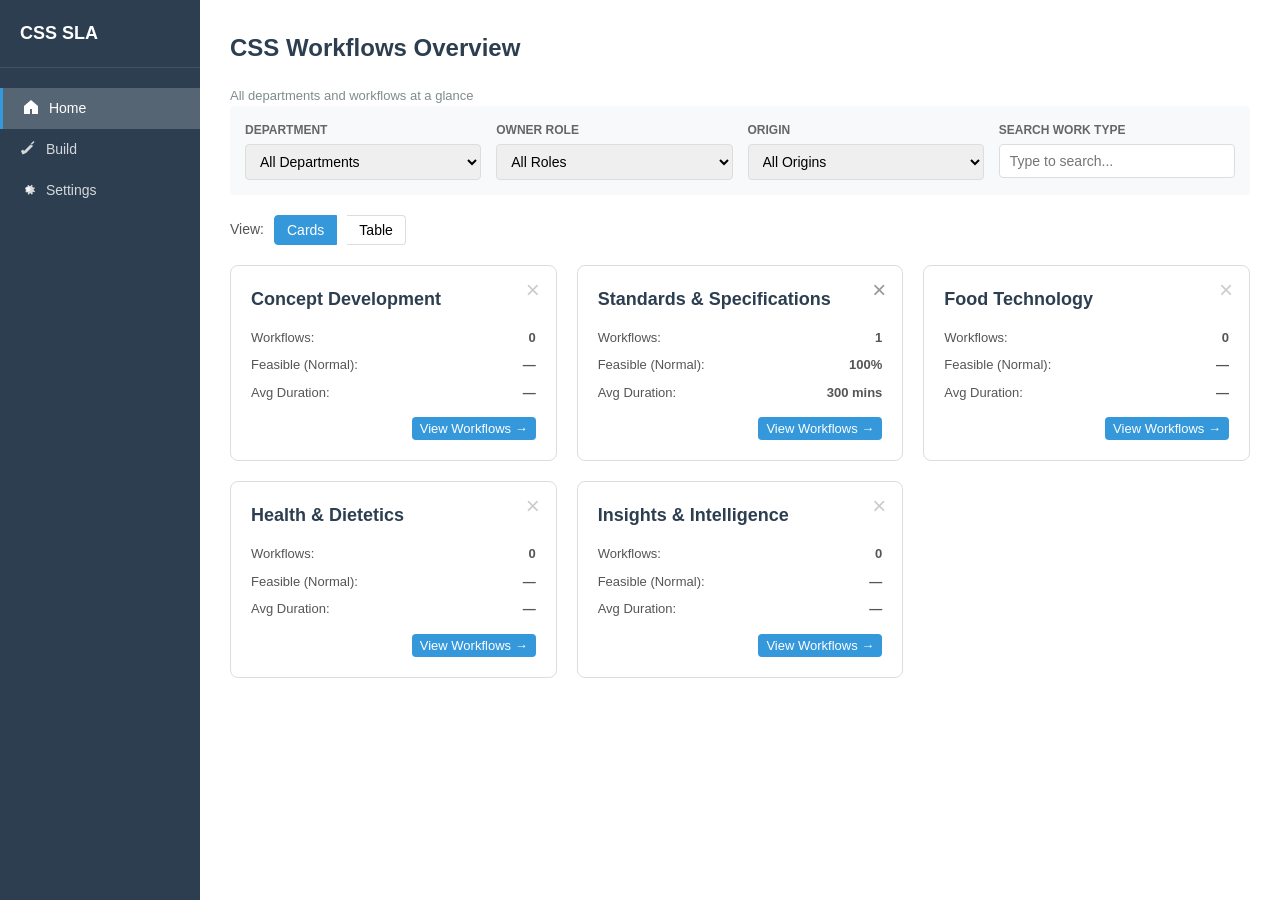
==== index.html @ 41976ef2 "feat(simulator): add SimulateScreen and App.simulator module ADDED: 1. App.simulator module (js/simu" ====
<!DOCTYPE html>
<html lang="en">
<head>
  <meta charset="UTF-8">
  <meta name="viewport" content="width=device-width, initial-scale=1.0">
  <title>CSS SLA & Workflow Configurator</title>
  <link rel="stylesheet" href="./css/app.css">
</head>
<body>
  <div class="container">
    <!-- Left Navigation -->
    <nav class="sidebar">
      <h1>CSS SLA</h1>
      <a href="#/home" class="nav-link active" data-route="home">
        <svg width="16" height="16" viewBox="0 0 16 16" fill="currentColor" style="vertical-align: -2px; margin-right: 6px;">
          <path d="M8 1l7 6v8H9v-5H7v5H1V7l7-6z"/>
        </svg>
        Home
      </a>
      <a href="#/build" class="nav-link" data-route="build">
        <svg width="16" height="16" viewBox="0 0 16 16" fill="currentColor" style="vertical-align: -2px; margin-right: 6px;">
          <path d="M14.5 2L11 5.5l-1-1L13.5 1l1 1zM1 11l1.5 3.5L6 13l7-7-2-2-7 7L3 9.5 1 11z"/>
        </svg>
        Build
      </a>
      <a href="#/settings" class="nav-link" data-route="settings">
        <svg width="16" height="16" viewBox="0 0 16 16" fill="currentColor" style="vertical-align: -2px; margin-right: 6px;">
          <path d="M8 10.5a2.5 2.5 0 100-5 2.5 2.5 0 000 5z"/>
          <path d="M13.5 8l1.4-.3-.6-1.5-1.3.4c-.2-.4-.5-.7-.8-1l.5-1.2-1.4-.6-.5 1.2c-.5 0-.9.1-1.3.3l-.6-1.3-1.5.6.6 1.3c-.4.2-.7.5-1 .8l-1.2-.5-.6 1.4 1.2.5c0 .5.1.9.3 1.3l-1.3.6.6 1.5 1.3-.6c.2.4.5.7.8 1l-.5 1.2 1.4.6.5-1.2c.5 0 .9-.1 1.3-.3l.6 1.3 1.5-.6-.6-1.3c.4-.2.7-.5 1-.8l1.2.5.6-1.4-1.2-.5c0-.5-.1-.9-.3-1.3l1.3-.6z"/>
        </svg>
        Settings
      </a>
    </nav>

    <!-- Main Content Area -->
    <main class="main-content">
      
      <!-- Home Screen -->
      <div id="screen-home" class="screen">
        <h2>CSS Workflows Overview</h2>
        <p class="text-muted">All departments and workflows at a glance</p>

        <!-- Filters -->
        <div class="filters">
          <div class="filter-group">
            <label>Department</label>
            <select id="filter-dept" onchange="HomeScreen.updateFilters()">
              <option value="all">All Departments</option>
            </select>
          </div>
          <div class="filter-group">
            <label>Owner Role</label>
            <select id="filter-owner" onchange="HomeScreen.updateFilters()">
              <option value="all">All Roles</option>
            </select>
          </div>
          <div class="filter-group">
            <label>Origin</label>
            <select id="filter-origin" onchange="HomeScreen.updateFilters()">
              <option value="">All Origins</option>
              <option value="client">Client-led</option>
              <option value="internal">Internal-led</option>
            </select>
          </div>
          <div class="filter-group">
            <label>Search Work Type</label>
            <input type="text" id="filter-search" placeholder="Type to search..." oninput="HomeScreen.updateFilters()">
          </div>
        </div>

        <!-- View Toggle -->
        <div class="view-toggle">
          <span>View:</span>
          <button class="toggle-btn active" data-view="cards" onclick="HomeScreen.setView('cards')">Cards</button>
          <button class="toggle-btn" data-view="table" onclick="HomeScreen.setView('table')">Table</button>
        </div>

        <!-- Content will be rendered here -->
        <div id="home-content"></div>
      </div>

      <!-- Department Screen -->
      <div id="screen-dept" class="screen">
        <div id="dept-content"></div>
      </div>

      <!-- Settings Screen -->
      <div id="screen-settings" class="screen">
        <h2>Settings</h2>
        <p class="text-muted">Manage departments, roles, business hours, and priorities. Changes persist locally.</p>

        <div class="action-bar">
          <button class="btn-secondary" onclick="CatalogScreen.resetToDefaults()">Reset Catalogs to Defaults</button>
          <button class="btn-secondary" onclick="CatalogScreen.seedDemoWorkflows()">Seed Demo Workflows</button>
        </div>

        <div id="settings-content"></div>
      </div>

      <!-- Simulate Screen -->
      <div id="screen-simulate" class="screen">
        <h2>Workflow Simulator</h2>
        <p class="text-muted">Test workflow execution step-by-step with configurable scenarios.</p>

        <div class="simulate">
          <div class="left">
            <section id="sim-controls">
              <div class="controls-grid">
                <div class="control-group">
                  <label for="sim-dept">Department</label>
                  <select id="sim-dept" onchange="SimulateScreen.onDeptChange()"></select>
                </div>
                <div class="control-group">
                  <label for="sim-request-type">Request Type</label>
                  <select id="sim-request-type" onchange="SimulateScreen.onRequestTypeChange()"></select>
                </div>
                <div class="control-group">
                  <label for="sim-scenario">Scenario</label>
                  <select id="sim-scenario">
                    <option value="happy">Happy Path</option>
                    <option value="after-hours">After Hours</option>
                    <option value="waiting">Waiting on Requester</option>
                    <option value="blocker">Dependency Blocker</option>
                    <option value="high-queue">High Queue</option>
                  </select>
                </div>
                <div class="control-group">
                  <label for="sim-start-time">Start Time</label>
                  <input type="datetime-local" id="sim-start-time">
                </div>
                <div class="control-group">
                  <label for="sim-queue-delay">Queue Delay (minutes)</label>
                  <input type="number" id="sim-queue-delay" min="0" value="0">
                </div>
                <div class="control-group">
                  <label for="sim-failure-rate">Failure Rate (%)</label>
                  <input type="range" id="sim-failure-rate" min="0" max="50" value="0">
                  <span id="sim-failure-rate-value">0%</span>
                </div>
                <div class="control-group">
                  <label for="sim-speed">Speed</label>
                  <select id="sim-speed">
                    <option value="slow">Slow</option>
                    <option value="normal" selected>Normal</option>
                    <option value="fast">Fast</option>
                  </select>
                </div>
              </div>
              <div class="sim-actions">
                <button class="btn-primary" id="sim-play" onclick="SimulateScreen.play()">▶ Play</button>
                <button class="btn-secondary" id="sim-pause" onclick="SimulateScreen.pause()" disabled>⏸ Pause</button>
                <button class="btn-secondary" id="sim-next" onclick="SimulateScreen.next()">⏭ Next</button>
                <button class="btn-secondary" id="sim-reset" onclick="SimulateScreen.reset()">🔄 Reset</button>
              </div>
            </section>

            <section id="sim-steps">
              <div class="step-card" data-step="load">
                <span class="badge">PENDING</span>
                <h4>1. Load SLA</h4>
                <div class="body"></div>
              </div>
              <div class="step-card" data-step="sanity">
                <span class="badge">PENDING</span>
                <h4>2. Sanity Checks</h4>
                <div class="body"></div>
              </div>
              <div class="step-card" data-step="calendar">
                <span class="badge">PENDING</span>
                <h4>3. Clock & Calendar</h4>
                <div class="body"></div>
              </div>
              <div class="step-card" data-step="first-response">
                <span class="badge">PENDING</span>
                <h4>4. First Response</h4>
                <div class="body"></div>
              </div>
              <div class="step-card" data-step="resolution">
                <span class="badge">PENDING</span>
                <h4>5. Resolution</h4>
                <div class="body"></div>
              </div>
              <div class="step-card" data-step="escalations">
                <span class="badge">PENDING</span>
                <h4>6. Escalations</h4>
                <div class="body"></div>
              </div>
              <div class="step-card" data-step="verdict">
                <span class="badge">PENDING</span>
                <h4>7. Verdict</h4>
                <div class="body"></div>
              </div>
            </section>
          </div>

          <div class="right" id="sim-stats">
            <h3>Live Stats</h3>
            <div class="tiles">
              <div class="tile">
                <div class="label">Feasible</div>
                <div id="stat-feasible" class="value">–</div>
              </div>
              <div class="tile">
                <div class="label">Buffer (min)</div>
                <div id="stat-buffer" class="value">–</div>
              </div>
              <div class="tile">
                <div class="label">FR target</div>
                <div id="stat-fr" class="value">–</div>
              </div>
              <div class="tile">
                <div class="label">RES target</div>
                <div id="stat-res" class="value">–</div>
              </div>
              <div class="tile">
                <div class="label">Esc fired</div>
                <div id="stat-esc" class="value">–</div>
              </div>
              <div class="tile">
                <div class="label">Errors</div>
                <div id="stat-errors" class="value">–</div>
              </div>
              <div class="tile">
                <div class="label">Warnings</div>
                <div id="stat-warnings" class="value">–</div>
              </div>
            </div>
            <h4>Timeline</h4>
            <div id="sim-timeline" class="timeline"></div>
          </div>
        </div>
      </div>

      <!-- Build Screen -->
      <div id="screen-build" class="screen">
        <h2>Workflow Builder</h2>
        <p class="text-muted">Create or edit a workflow with steps and SLA targets.</p>
        <p id="diagnostics-line" class="text-muted" style="font-size: 0.8em; margin-top: -0.5em;"></p>

        <div class="build-layout">
          <div class="build-form">
            <!-- Template Selector -->
            <div class="template-selector" id="template-selector-section">
              <label>Start from Template (optional)</label>
              <select id="template-select" onchange="BuildScreen.loadTemplate(this.value)">
                <option value="">-- Select a template --</option>
              </select>
              <p class="text-muted">Choose a pre-configured workflow template to get started quickly</p>
            </div>

            <form id="workflow-form">
              <!-- Workflow Header -->
              <div class="workflow-header">
                <div class="form-group">
                  <label for="wf-department">Department *</label>
                  <select id="wf-department" required onchange="BuildScreen.onDepartmentChange()"></select>
                </div>
                <div class="form-group">
                  <label>Origin *</label>
                  <div style="display:flex; gap:1rem; margin-top:0.5rem;">
                    <label style="display:flex; align-items:center; gap:0.25rem; cursor:pointer;">
                      <input type="radio" name="wf-origin" value="client" required>
                      Client-led
                    </label>
                    <label style="display:flex; align-items:center; gap:0.25rem; cursor:pointer;">
                      <input type="radio" name="wf-origin" value="internal" required>
                      Internal-led
                    </label>
                  </div>
                  <p class="text-muted" style="margin: 0.25rem 0 0 0; font-size: 0.85rem;">
                    Use Client-led for external requests; Internal-led for proactive initiatives.
                  </p>
                </div>
                <div class="form-group">
                  <label for="wf-work-type">Work Type *</label>
                  <input type="text" id="wf-work-type" placeholder="e.g., Spec Update – Allergen Revision" required maxlength="60">
                </div>
                <div class="form-group">
                  <label for="wf-business-hours">Business Hours *</label>
                  <select id="wf-business-hours" required onchange="BuildScreen.onBusinessHoursChange()"></select>
                </div>
                <div class="form-group">
                  <label for="wf-owner">Owner Role *</label>
                  <select id="wf-owner" required></select>
                </div>
              </div>

              <!-- Steps Section -->
              <div class="steps-container">
                <div style="display:flex; justify-content:space-between; align-items:center; margin-bottom:1rem;">
                  <h3 style="margin:0;">Workflow Steps
                    <button type="button" class="btn-secondary" onclick="BuildScreen.showTemplateModal()" style="margin-left:1rem; padding:0.35rem 0.75rem; font-size:0.85rem;">📋 Insert Template</button>
                  </h3>
                  <div style="display:flex; gap:0.5rem; align-items:center;">
                    <label style="font-size:0.9rem; color:#666;">Step duration unit:</label>
                    <select id="step-unit" onchange="BuildScreen.onStepUnitChange()" style="padding:0.25rem 0.5rem;">
                      <option value="bd" selected>Business Days</option>
                      <option value="hr">Hours</option>
                    </select>
                  </div>
                </div>
                <div id="steps-list"></div>
                <button type="button" class="btn-primary" onclick="BuildScreen.addStep()">+ Add Step</button>
              </div>

              <!-- SLA Policy Section -->
              <div class="sla-table">
                <h3>SLA Targets by Priority</h3>
                <p class="text-muted" style="margin: -0.5rem 0 1rem 0; font-size: 0.9rem;">
                  <strong>Resolve</strong> is calculated from total workflow step time × priority factor + buffer. Adjust factors/buffers to tune room for review and handoffs. <strong>Ack/Start</strong> remain editable.
                </p>

                <div class="sla-presets">
                  <button type="button" class="preset-btn" data-preset="low" onclick="BuildScreen.applySLAPreset('low')">Low</button>
                  <button type="button" class="preset-btn" data-preset="medium" onclick="BuildScreen.applySLAPreset('medium')">Medium</button>
                  <button type="button" class="preset-btn" data-preset="high" onclick="BuildScreen.applySLAPreset('high')">High</button>
                </div>

                <div id="sla-summary-table" style="margin: 1rem 0;">
                  <!-- SLA preview table will be rendered here -->
                </div>

                <details style="margin: 1rem 0;">
                  <summary style="cursor: pointer; font-weight: 500; color: #666;">Advanced: tune SLA composer (factors & buffers)</summary>
                  <p class="text-muted" style="margin: 0.5rem 0 1rem 0; font-size: 0.9rem;">
                    Fine-tune how Resolve is computed for each priority. Factor scales total step time; Buffer adds fixed cushion.
                  </p>
                  <div id="sla-composer-controls"></div>
                </details>
              </div>

              <!-- Notes Section -->
              <div class="form-group">
                <label for="wf-notes">Notes (optional)</label>
                <textarea id="wf-notes" rows="3" placeholder="Add any additional notes or context for this workflow..." style="width:100%; padding:0.5rem; font-family:inherit;"></textarea>
              </div>

              <!-- Validation Messages -->
              <div id="validation-strip"></div>
              <ul id="validation-messages" class="validation-messages" role="alert" aria-live="polite"></ul>

              <!-- Actions -->
              <div class="action-bar">
                <button type="button" class="btn-primary" onclick="BuildScreen.validate()">Validate</button>
                <button type="button" class="btn-success" onclick="BuildScreen.saveWorkflow()">Save Workflow</button>
                <button type="button" class="btn-secondary" onclick="BuildScreen.saveDraft()">Save Draft</button>
                <button type="button" class="btn-secondary" onclick="BuildScreen.clear()">Clear</button>
                <button type="button" class="btn-secondary" onclick="BuildScreen.cancel()">Cancel</button>
              </div>
            </form>
          </div>

          <!-- Help Panel -->
          <div class="help-panel">
            <h4>Contextual Help</h4>
            <div id="help-content">
              <div class="help-section">
                <strong>Getting Started</strong>
                <p>Fill in the workflow header fields, add steps, and configure SLA targets for each priority level.</p>
              </div>
              <div class="help-section">
                <strong>Owner Role</strong>
                <p>Receives escalations; pick the accountable senior role.</p>
              </div>
              <div class="help-section">
                <strong>Responsible Role</strong>
                <p>The step's doer, not the owner.</p>
              </div>
              <div class="help-section">
                <strong>Expected Duration</strong>
                <p>Working time to complete the step in the selected unit (BD or Hours).</p>
              </div>
              <div class="help-section">
                <strong>Acknowledge</strong>
                <p>Time to confirm intake; not the start of work.</p>
              </div>
              <div class="help-section">
                <strong>Start Work</strong>
                <p>Time until the first step begins.</p>
              </div>
              <div class="help-section">
                <strong>Resolve</strong>
                <p>Complete + published/updated in systems.</p>
              </div>
              <div class="help-section">
                <strong>Escalate After / To</strong>
                <p>Safety net. After this time, responsibility passes to the selected role.</p>
              </div>
              <div class="help-section">
                <strong>Business Hours</strong>
                <p>Feasibility uses this coverage (days, start–end, timezone).</p>
              </div>
            </div>
          </div>
        </div>
      </div>
    </main>

    <!-- Summary Drawer (for workflow details on Dept page) -->
    <div id="summary-drawer" class="summary-drawer" style="display:none;">
      <div class="summary-drawer-overlay" onclick="SummaryDrawer.close()"></div>
      <div class="summary-drawer-content">
        <div class="summary-drawer-header">
          <h3 id="summary-drawer-title">Workflow Summary</h3>
          <button class="btn-close" onclick="SummaryDrawer.close()" aria-label="Close (Esc)" title="Close (Esc)">&times;</button>
        </div>
        <div class="summary-drawer-body" id="summary-drawer-body">
          <!-- Content will be dynamically rendered -->
        </div>
        <div class="summary-drawer-footer">
          <button class="btn-primary" onclick="SummaryDrawer.edit()">Edit</button>
          <button class="btn-secondary" onclick="SummaryDrawer.duplicate()">Duplicate</button>
          <button class="btn-secondary" onclick="SummaryDrawer.exportJSON()">Export JSON</button>
          <button class="btn-secondary" onclick="SummaryDrawer.copyShareLink()">Copy Share Link</button>
          <button class="btn-danger" onclick="SummaryDrawer.deleteWorkflow()">Delete</button>
        </div>
      </div>
    </div>

    <!-- Toast Notifications -->
    <div id="toast-container" style="position:fixed; top:20px; right:20px; z-index:10000;"></div>

    <!-- Hidden file input for import -->
    <input type="file" id="import-file-input" accept=".json" style="display:none" onchange="App.handleFileImport(event)">
  </div>

  <!-- Load JavaScript modules (cache-busted with version) -->
  <script src="./js/validate.js?v=102"></script>
  <script src="./js/sharelink.js?v=102"></script>
  <script src="./js/templates.js?v=102"></script>
  <script src="./js/app.js?v=102"></script>
  <script src="./js/simulator.js?v=102"></script>

  <!-- Screen Implementations -->
  <script>
    // ============================
    // HOME SCREEN
    // ============================
    const HomeScreen = {
      render() {
        this.populateFilters();
        this.renderContent();
      },

      populateFilters() {
        const deptFilter = document.getElementById('filter-dept');
        deptFilter.innerHTML = '<option value="all">All Departments</option>' +
          App.state.catalogs.departments.map(d => '<option value="' + d.id + '">' + d.name + '</option>').join('');
        deptFilter.value = App.state.filters.department;

        const ownerFilter = document.getElementById('filter-owner');
        ownerFilter.innerHTML = '<option value="all">All Roles</option>' +
          App.state.catalogs.roles.map(r => '<option value="' + r.id + '">' + r.name + '</option>').join('');
        ownerFilter.value = App.state.filters.owner;

        const originFilter = document.getElementById('filter-origin');
        if (originFilter) {
          originFilter.value = App.state.filters.origin || '';
        }

        document.getElementById('filter-search').value = App.state.filters.search;
      },

      updateFilters() {
        App.state.filters.department = document.getElementById('filter-dept').value;
        App.state.filters.owner = document.getElementById('filter-owner').value;
        App.state.filters.origin = document.getElementById('filter-origin')?.value || '';
        App.state.filters.search = document.getElementById('filter-search').value;
        this.renderContent();
      },

      setView(mode) {
        App.state.viewMode = mode;
        document.querySelectorAll('.toggle-btn').forEach(btn => btn.classList.remove('active'));
        document.querySelector('.toggle-btn[data-view="' + mode + '"]').classList.add('active');
        this.renderContent();
      },

      renderContent() {
        const container = document.getElementById('home-content');
        if (App.state.viewMode === 'cards') {
          container.innerHTML = this.renderCards();
          this.attachCardEventListeners();
        } else {
          container.innerHTML = this.renderTable();
          this.attachTableEventListeners();
        }
      },

      renderCards() {
        const departments = App.state.catalogs.departments;
        let html = '<div class="dept-cards">';

        departments.forEach(dept => {
          const stats = App.getDepartmentStats(dept.id);
          html += '<div class="dept-card" onclick="location.hash=\'#/dept/' + dept.id + '\'" style="cursor:pointer; position:relative;">';
          // Delete all button - always show, disable if no workflows
          const hasWorkflows = stats.count > 0;
          html += '<button class="card-delete-all" data-dept="' + dept.id + '" aria-label="Delete all workflows" title="' + (hasWorkflows ? 'Delete all workflows in ' + dept.name : 'No workflows to delete') + '" style="position:absolute; top:0.5rem; right:0.5rem; background:none; border:none; font-size:1.5rem; cursor:' + (hasWorkflows ? 'pointer' : 'not-allowed') + '; color:' + (hasWorkflows ? '#999' : '#ccc') + '; padding:0.25rem 0.5rem; line-height:1;" onclick="event.stopPropagation();">×</button>';
          html += '<h3>' + dept.name + '</h3>';
          html += '<div class="dept-card-stats">';
          html += '<div class="dept-card-stat"><span>Workflows:</span><strong>' + stats.count + '</strong></div>';

          // Format feasible percentage
          const feasibleDisplay = stats.feasiblePct === '—' ? '—' : stats.feasiblePct + '%';
          html += '<div class="dept-card-stat" title="Computed using business-hours if enabled on each workflow">';
          html += '<span>Feasible (Normal):</span><strong>' + feasibleDisplay + '</strong>';
          html += '</div>';

          // Format average duration
          const avgDisplay = stats.avgDuration === '—' ? '—' : stats.avgDuration + ' mins';
          html += '<div class="dept-card-stat"><span>Avg Duration:</span><strong>' + avgDisplay + '</strong></div>';
          html += '</div>';
          html += '<div class="dept-card-action">';
          html += '<button class="btn-primary btn-sm" onclick="event.stopPropagation(); location.hash=\'#/dept/' + dept.id + '\'">View Workflows →</button>';
          html += '</div>';
          html += '</div>';
        });

        html += '</div>';
        return html;
      },

      attachCardEventListeners() {
        const cardsEl = document.querySelector('.dept-cards');
        if (!cardsEl) return;

        cardsEl.addEventListener('click', (e) => {
          const btn = e.target.closest('.card-delete-all');
          if (!btn) return;

          e.stopPropagation();
          const deptId = btn.dataset.dept;
          const dept = App.state.catalogs.departments.find(d => d.id === deptId);
          const deptName = dept ? dept.name : 'this department';
          const count = App.getWorkflows().filter(w => w.departmentId === deptId).length;

          if (count === 0) return;

          App.confirm({
            title: 'Delete All Workflows?',
            message: 'Delete all workflows in "' + deptName + '" from this device?\n\n' + count + ' workflow(s) will be deleted. This cannot be undone.',
            confirmText: 'Delete',
            cancelText: 'Back',
            onConfirm: () => {
              App.deleteAllWorkflowsForDepartment(deptId);
              App.renderCurrentRoute();
            }
          });
        });
      },

      renderTable() {
        let workflows = App.getFilteredWorkflows();

        // Filter out drafts
        workflows = workflows.filter(w => !w.status || w.status !== 'draft');

        if (workflows.length === 0) {
          return '<p class="text-muted">No workflows found. Try adjusting your filters.</p>';
        }

        // Sort: Overrun → Tight → OK, then Updated desc
        workflows = workflows.slice().sort((a, b) => {
          const interpretA = a.meta?.interpretAsBusinessHours !== false;
          const interpretB = b.meta?.interpretAsBusinessHours !== false;

          const feasA = App.computeFeasibility(a, App.state.catalogs, interpretA);
          const feasB = App.computeFeasibility(b, App.state.catalogs, interpretB);

          const statusA = feasA?.byPriority?.p3?.status || 'unknown';
          const statusB = feasB?.byPriority?.p3?.status || 'unknown';

          const statusOrder = { overrun: 0, tight: 1, ok: 2, unknown: 3 };
          const orderA = statusOrder[statusA] || 3;
          const orderB = statusOrder[statusB] || 3;

          if (orderA !== orderB) return orderA - orderB;

          // Then by updated desc
          const updatedA = a.updatedAt ? new Date(a.updatedAt).getTime() : 0;
          const updatedB = b.updatedAt ? new Date(b.updatedAt).getTime() : 0;
          return updatedB - updatedA;
        });

        let html = '<table id="home-table"><thead><tr>';
        html += '<th>Dept</th><th>Work Type</th><th>Owner</th><th>Steps</th>';
        html += '<th>Total mins</th>';
        html += '<th title="Computed using business-hours if enabled on each workflow">Resolve (Normal)</th>';
        html += '<th>Updated</th>';
        html += '<th style="width:60px;"></th>';
        html += '</tr></thead><tbody>';

        workflows.forEach(wf => {
          const dept = App.state.catalogs.departments.find(d => d.id === wf.departmentId);
          const owner = App.state.catalogs.roles.find(r => r.id === wf.ownerRoleId);

          const interpretAsBH = wf.meta?.interpretAsBusinessHours !== false;
          const feasibility = App.computeFeasibility(wf, App.state.catalogs, interpretAsBH);

          const p3 = feasibility?.byPriority?.p3 || {};
          const badgeClass = p3.overrun ? 'badge-overrun' : (p3.tight ? 'badge-tight' : 'badge-feasible');
          const badgeText = p3.overrun ? 'Overrun' : (p3.tight ? 'Tight' : 'OK');

          const slaResolveMins = wf.slaByPriority && wf.slaByPriority.p3 ? wf.slaByPriority.p3.resolveMins : null;
          const bhProfile = App.state.catalogs.businessHours.find(bh => bh.id === wf.businessHoursId) || App.state.catalogs.businessHours[0];
          const resolveUnit = wf.meta?.slaUnits?.p3?.resolve || 'businessDays';
          const slaResolveDisplay = slaResolveMins ? App.formatSlaForDisplay(slaResolveMins, resolveUnit, bhProfile) : '—';

          const stepCount = wf.steps ? wf.steps.length : 0;
          const totalMins = feasibility ? feasibility.totalExpectedMins : 0;
          const updated = wf.updatedAt ? new Date(wf.updatedAt).toLocaleDateString() : 'Never';

          // Origin badge (resilient: handle missing origin)
          const originClass = wf.origin === 'client' ? 'origin-client' : (wf.origin === 'internal' ? 'origin-internal' : 'origin-neutral');
          const originLabel = wf.origin === 'client' ? 'Client-led' : (wf.origin === 'internal' ? 'Internal-led' : 'Unknown');

          html += '<tr data-wf-id="' + wf.id + '" class="' + originClass + '">';
          html += '<td class="clickable-cell">' + (dept ? dept.name : 'Unknown') + '</td>';
          html += '<td class="clickable-cell"><strong>' + wf.workType + '</strong> <span class="origin-badge ' + originClass + '">' + originLabel + '</span></td>';
          html += '<td class="clickable-cell">' + (owner ? owner.name : 'Unknown') + '</td>';
          html += '<td class="clickable-cell">' + stepCount + '</td>';
          html += '<td class="clickable-cell">' + totalMins + '</td>';
          html += '<td class="clickable-cell">' + slaResolveDisplay + '</td>';
          html += '<td class="clickable-cell">' + updated + '</td>';
          html += '<td><button class="btn-sm btn-ghost row-delete" data-id="' + wf.id + '" aria-label="Delete workflow" title="Delete workflow">🗑</button></td>';
          html += '</tr>';
        });

        html += '</tbody></table>';
        return html;
      },

      attachTableEventListeners() {
        const tableEl = document.getElementById('home-table');
        if (!tableEl) return;

        // Handle row clicks (navigate to workflow)
        tableEl.addEventListener('click', (e) => {
          // Check if delete button was clicked
          const deleteBtn = e.target.closest('.row-delete');
          if (deleteBtn) {
            e.stopPropagation();
            const id = deleteBtn.dataset.id;
            const wf = App.getWorkflows().find(x => x.id === id);
            if (!wf) return;

            const dept = App.state.catalogs.departments.find(d => d.id === wf.departmentId);
            const deptName = dept ? dept.name : 'its department';

            App.confirm({
              title: 'Delete Workflow?',
              message: 'This will remove "' + wf.workType + '" from ' + deptName + '. This cannot be undone.',
              confirmText: 'Delete',
              cancelText: 'Back',
              onConfirm: () => {
                App.deleteWorkflow(id);
                App.renderCurrentRoute();
              }
            });
            return;
          }

          // Handle clickable cell clicks (navigate to workflow)
          const clickableCell = e.target.closest('.clickable-cell');
          if (clickableCell) {
            const row = clickableCell.closest('tr');
            const wfId = row.dataset.wfId;
            if (wfId) {
              location.hash = '#/wf/' + wfId;
            }
          }
        });
      }
    };

    // ============================
    // DEPARTMENT SCREEN
    // ============================
    const DeptScreen = {
      render(deptId) {
        const dept = App.state.catalogs.departments.find(d => d.id === deptId);
        if (!dept) {
          document.getElementById('dept-content').innerHTML = '<p>Department not found</p>';
          return;
        }

        const workflows = App.state.workflows.filter(w => w.departmentId === deptId);
        const stats = App.getDepartmentStats(deptId);

        let html = '<div class="breadcrumb">';
        html += '<a href="#/home">Home</a><span>›</span><span>' + dept.name + '</span>';
        html += '</div>';

        html += '<h2>' + dept.name + '</h2>';

        html += '<div class="kpi-boxes">';
        html += '<div class="kpi-box"><div class="kpi-value">' + stats.count + '</div><div class="kpi-label">Workflows</div></div>';
        html += '<div class="kpi-box"><div class="kpi-value">' + stats.feasiblePct + '%</div><div class="kpi-label">Feasible (Normal)</div></div>';
        html += '<div class="kpi-box"><div class="kpi-value">' + (stats.avgDuration !== '—' ? (stats.avgDuration / 60).toFixed(1) : '—') + '</div><div class="kpi-label">Avg Cycle (hrs)</div></div>';
        html += '</div>';

        html += '<div style="margin: 1rem 0;">';
        html += '<label style="margin-right: 0.5rem;">Filter by Origin:</label>';
        html += '<select id="dept-filter-origin" onchange="DeptScreen.render(\'' + deptId + '\')" style="padding: 0.25rem 0.5rem;">';
        html += '<option value="">All Origins</option>';
        html += '<option value="client">Client-led</option>';
        html += '<option value="internal">Internal-led</option>';
        html += '</select>';
        html += '</div>';

        html += '<div class="action-bar">';
        html += '<button class="btn-primary" onclick="DeptScreen.newWorkflow(\'' + deptId + '\')">+ New Workflow</button>';
        html += '<button class="btn-secondary" onclick="DeptScreen.exportDept(\'' + deptId + '\')">Export Dept JSON</button>';
        html += '<button class="btn-secondary" onclick="DeptScreen.printDept(\'' + deptId + '\')">Print Dept Pack</button>';
        html += '</div>';

        // Apply origin filter
        const originFilter = document.getElementById('dept-filter-origin')?.value || '';
        let filteredWorkflows = workflows;
        if (originFilter) {
          filteredWorkflows = workflows.filter(w => w.origin === originFilter);
        }

        if (filteredWorkflows.length === 0) {
          html += '<p class="text-muted">No workflows yet for this department.</p>';
        } else {
          html += '<table id="dept-table"><thead><tr>';
          html += '<th>Work Type</th><th>Owner</th><th>Steps</th><th>Total (hrs)</th>';
          html += '<th>Resolve (Normal)</th><th>Updated</th>';
          html += '<th style="width:60px;"></th>';
          html += '</tr></thead><tbody>';

          filteredWorkflows.forEach(wf => {
            const owner = App.state.catalogs.roles.find(r => r.id === wf.ownerRoleId);
            const validation = Validator.validateWithSummary(wf, App.state.catalogs);
            const p3 = validation.summary.feasibleByPriority.p3 || {};
            const badgeClass = p3.overrun ? 'badge-overrun' : (p3.tight ? 'badge-tight' : 'badge-feasible');
            const badgeText = p3.overrun ? 'Overrun' : (p3.tight ? 'Tight' : 'Feasible');

            const slaResolveMins = wf.slaByPriority && wf.slaByPriority.p3 ? wf.slaByPriority.p3.resolveMins : null;
            const bhProfile = App.state.catalogs.businessHours.find(bh => bh.id === wf.businessHoursId) || App.state.catalogs.businessHours[0];
            const resolveUnit = wf.meta?.slaUnits?.p3?.resolve || 'businessDays';
            const slaResolveDisplay = slaResolveMins ? App.formatSlaForDisplay(slaResolveMins, resolveUnit, bhProfile) : 'N/A';

            const updated = wf.updatedAt ? new Date(wf.updatedAt).toLocaleDateString() : 'Never';

            // Origin badge (resilient: handle missing origin)
            const originClass = wf.origin === 'client' ? 'origin-client' : (wf.origin === 'internal' ? 'origin-internal' : 'origin-neutral');
            const originLabel = wf.origin === 'client' ? 'Client-led' : (wf.origin === 'internal' ? 'Internal-led' : 'Unknown');

            html += '<tr data-wf-id="' + wf.id + '" class="' + originClass + '">';
            html += '<td class="clickable-work-type"><strong style="color:#3498db; cursor:pointer;">' + wf.workType + '</strong> <span class="origin-badge ' + originClass + '">' + originLabel + '</span></td>';
            html += '<td>' + (owner ? owner.name : 'Unknown') + '</td>';
            html += '<td>' + (wf.steps ? wf.steps.length : 0) + '</td>';
            html += '<td>' + (validation.summary.totalExpectedMins / 60).toFixed(1) + '</td>';
            html += '<td>' + slaResolveDisplay + '</td>';
            html += '<td>' + updated + '</td>';
            html += '<td><button class="btn-sm btn-ghost row-delete" data-id="' + wf.id + '" aria-label="Delete workflow" title="Delete workflow">🗑</button></td>';
            html += '</tr>';
          });

          html += '</tbody></table>';
        }

        document.getElementById('dept-content').innerHTML = html;
        this.attachTableEventListeners();
      },

      attachTableEventListeners() {
        const tableEl = document.getElementById('dept-table');
        if (!tableEl) return;

        tableEl.addEventListener('click', (e) => {
          // Check if delete button was clicked
          const deleteBtn = e.target.closest('.row-delete');
          if (deleteBtn) {
            e.stopPropagation();
            const id = deleteBtn.dataset.id;
            const wf = App.getWorkflows().find(x => x.id === id);
            if (!wf) return;

            const dept = App.state.catalogs.departments.find(d => d.id === wf.departmentId);
            const deptName = dept ? dept.name : 'its department';

            App.confirm({
              title: 'Delete Workflow?',
              message: 'This will remove "' + wf.workType + '" from ' + deptName + '. This cannot be undone.',
              confirmText: 'Delete',
              cancelText: 'Back',
              onConfirm: () => {
                App.deleteWorkflow(id);
                App.renderCurrentRoute();
              }
            });
            return;
          }

          // Handle Work Type clicks (open summary drawer)
          const workTypeCell = e.target.closest('.clickable-work-type');
          if (workTypeCell) {
            const row = workTypeCell.closest('tr');
            const wfId = row.dataset.wfId;
            if (wfId) {
              SummaryDrawer.open(wfId);
            }
          }
        });
      },

      newWorkflow(deptId) {
        App.state.draftWorkflow = {
          id: 'workflow_' + Date.now(),
          departmentId: deptId,
          workType: '',
          businessHoursId: 'std',
          ownerRoleId: '',
          steps: [],
          slaByPriority: {}
        };
        App.saveDraft(App.state.draftWorkflow);
        location.hash = '#/build';
      },

      exportDept(deptId) {
        const workflows = App.state.workflows.filter(w => w.departmentId === deptId);
        const data = App.exportJSON(workflows);
        App.downloadJSON(data, 'sla-dept-' + deptId + '-' + Date.now() + '.json');
      },

      printDept(deptId) {
        alert('Print Dept Pack: This would iterate through all workflows and print them. For now, navigate to each workflow and print individually.');
      }
    };

    // ============================
    // SETTINGS SCREEN (formerly Catalog)
    // ============================
    const CatalogScreen = {
      render() {
        const container = document.getElementById('settings-content');
        if (!container) {
          console.error('Settings container not found');
          return;
        }

        const catalogs = App.state.catalogs;
        if (!catalogs) {
          console.error('Catalogs not found in App.state');
          container.innerHTML = '<p class="text-muted">Loading catalogs...</p>';
          return;
        }

        let html = '';
        html += this.renderDepartmentsTable(catalogs.departments || []);
        html += this.renderRolesTable(catalogs.roles || []);
        html += this.renderBusinessHoursTable(catalogs.businessHours || []);
        html += this.renderPrioritiesTable(catalogs.priorities || []);

        container.innerHTML = html;
      },

      renderDepartmentsTable(departments) {
        let html = '<div class="catalog-section"><h3>Departments</h3><table><thead><tr>';
        html += '<th>ID</th><th>Name</th><th>Actions</th>';
        html += '</tr></thead><tbody>';

        departments.forEach((d, i) => {
          html += '<tr>';
          html += '<td><input type="text" value="' + d.id + '" onchange="CatalogScreen.updateDept(' + i + ', \'id\', this.value)"></td>';
          html += '<td><input type="text" value="' + d.name + '" onchange="CatalogScreen.updateDept(' + i + ', \'name\', this.value)"></td>';
          html += '<td><button class="btn-danger btn-sm" onclick="CatalogScreen.deleteDept(' + i + ')">Delete</button></td>';
          html += '</tr>';
        });

        html += '<tr><td colspan="3"><button class="btn-secondary btn-sm" onclick="CatalogScreen.addDept()">+ Add Department</button></td></tr>';
        html += '</tbody></table></div>';
        return html;
      },

      renderRolesTable(roles) {
        let html = '<div class="catalog-section"><h3>Roles</h3><table><thead><tr>';
        html += '<th>ID</th><th>Name</th><th>Actions</th>';
        html += '</tr></thead><tbody>';

        roles.forEach((r, i) => {
          html += '<tr>';
          html += '<td><input type="text" value="' + r.id + '" onchange="CatalogScreen.updateRole(' + i + ', \'id\', this.value)"></td>';
          html += '<td><input type="text" value="' + r.name + '" onchange="CatalogScreen.updateRole(' + i + ', \'name\', this.value)"></td>';
          html += '<td><button class="btn-danger btn-sm" onclick="CatalogScreen.deleteRole(' + i + ')">Delete</button></td>';
          html += '</tr>';
        });

        html += '<tr><td colspan="3"><button class="btn-secondary btn-sm" onclick="CatalogScreen.addRole()">+ Add Role</button></td></tr>';
        html += '</tbody></table></div>';
        return html;
      },

      renderBusinessHoursTable(businessHours) {
        let html = '<div class="catalog-section"><h3>Business Hours Profiles</h3>';
        html += '<p class="text-muted" style="font-size:0.9em; margin-bottom:1rem;">Define how many hours per business day. Used for BD → minutes conversions.</p>';
        html += '<table><thead><tr>';
        html += '<th>ID</th><th>Name</th><th>Hours per Day</th><th>Actions</th>';
        html += '</tr></thead><tbody>';

        businessHours.forEach((bh, i) => {
          html += '<tr>';
          html += '<td><input type="text" value="' + bh.id + '" onchange="CatalogScreen.updateBH(' + i + ', \'id\', this.value)"></td>';
          html += '<td><input type="text" value="' + bh.name + '" onchange="CatalogScreen.updateBH(' + i + ', \'name\', this.value)"></td>';
          html += '<td><input type="number" min="1" max="24" step="0.5" value="' + bh.hoursPerDay + '" onchange="CatalogScreen.updateBH(' + i + ', \'hoursPerDay\', parseFloat(this.value))"></td>';
          html += '<td><button class="btn-danger btn-sm" onclick="CatalogScreen.deleteBH(' + i + ')">Delete</button></td>';
          html += '</tr>';
        });

        html += '<tr><td colspan="4"><button class="btn-secondary btn-sm" onclick="CatalogScreen.addBH()">+ Add Business Hours Profile</button></td></tr>';
        html += '</tbody></table></div>';
        return html;
      },

      renderPrioritiesTable(priorities) {
        let html = '<div class="catalog-section"><h3>Priorities</h3><table><thead><tr>';
        html += '<th>ID</th><th>Name</th><th>Ack (mins)</th><th>Start (mins)</th><th>Resolve (mins)</th><th>Actions</th>';
        html += '</tr></thead><tbody>';

        priorities.forEach((p, i) => {
          html += '<tr>';
          html += '<td><input type="text" value="' + p.id + '" onchange="CatalogScreen.updatePriority(' + i + ', \'id\', this.value)"></td>';
          html += '<td><input type="text" value="' + p.name + '" onchange="CatalogScreen.updatePriority(' + i + ', \'name\', this.value)"></td>';
          html += '<td><input type="number" value="' + p.ackMins + '" onchange="CatalogScreen.updatePriority(' + i + ', \'ackMins\', parseInt(this.value))"></td>';
          html += '<td><input type="number" value="' + p.startMins + '" onchange="CatalogScreen.updatePriority(' + i + ', \'startMins\', parseInt(this.value))"></td>';
          html += '<td><input type="number" value="' + p.resolveMins + '" onchange="CatalogScreen.updatePriority(' + i + ', \'resolveMins\', parseInt(this.value))"></td>';
          html += '<td><button class="btn-danger btn-sm" onclick="CatalogScreen.deletePriority(' + i + ')">Delete</button></td>';
          html += '</tr>';
        });

        html += '<tr><td colspan="6"><button class="btn-secondary btn-sm" onclick="CatalogScreen.addPriority()">+ Add Priority</button></td></tr>';
        html += '</tbody></table></div>';
        return html;
      },

      updateDept(idx, field, value) {
        App.state.catalogs.departments[idx][field] = value;
        App.saveCatalogs();
      },
      addDept() {
        App.state.catalogs.departments.push({ id: 'new_dept', name: 'New Department' });
        App.saveCatalogs();
        this.render();
      },
      deleteDept(idx) {
        if (confirm('Delete this department?')) {
          App.state.catalogs.departments.splice(idx, 1);
          App.saveCatalogs();
          this.render();
        }
      },

      updateRole(idx, field, value) {
        App.state.catalogs.roles[idx][field] = value;
        App.saveCatalogs();
      },
      addRole() {
        App.state.catalogs.roles.push({ id: 'new_role', name: 'New Role' });
        App.saveCatalogs();
        this.render();
      },
      deleteRole(idx) {
        if (confirm('Delete this role?')) {
          App.state.catalogs.roles.splice(idx, 1);
          App.saveCatalogs();
          this.render();
        }
      },

      updateBH(idx, field, value) {
        App.state.catalogs.businessHours[idx][field] = value;
        App.saveCatalogs();
      },
      addBH() {
        App.state.catalogs.businessHours.push({
          id: 'bh_new',
          name: 'New Profile',
          hoursPerDay: 8
        });
        App.saveCatalogs();
        this.render();
      },
      deleteBH(idx) {
        if (confirm('Delete this business hours profile?')) {
          App.state.catalogs.businessHours.splice(idx, 1);
          App.saveCatalogs();
          this.render();
        }
      },

      updatePriority(idx, field, value) {
        App.state.catalogs.priorities[idx][field] = value;
        App.saveCatalogs();
      },
      addPriority() {
        App.state.catalogs.priorities.push({
          id: 'new_priority',
          name: 'New Priority',
          ackMins: 60,
          startMins: 120,
          resolveMins: 480
        });
        App.saveCatalogs();
        this.render();
      },
      deletePriority(idx) {
        if (confirm('Delete this priority?')) {
          App.state.catalogs.priorities.splice(idx, 1);
          App.saveCatalogs();
          this.render();
        }
      },

      resetToDefaults() {
        if (confirm('Reset all catalog data to defaults? This will overwrite your changes.')) {
          localStorage.removeItem(LS.CATALOGS);
          localStorage.removeItem(LS.SLA_CATALOG);
          localStorage.removeItem('schema_version'); // Clear version to force reset
          App.getCatalogs(); // will recreate defaults from hard defaults
          App.state.catalogs = App.getCatalogs();
          window.location.reload(); // Full reload
        }
      },

      seedDemoWorkflows() {
        if (confirm('Seed demo workflows? This will clear existing workflows.')) {
          App.setWorkflows([]); // Clear existing
          App.seedDemoIfEmpty(); // Seed new demo
          App.loadWorkflows(); // Reload into state
          alert('Demo workflows seeded! Reloading...');
          window.location.reload(); // Full reload
        }
      }
    };

    // ============================
    // BUILD SCREEN
    // ============================
    const BuildScreen = {
      steps: [],
      currentWorkflowId: null,
      stepUnit: 'bd', // Default step duration unit: 'bd' | 'hr' (UI never shows 'min')
      slaUnits: {}, // Track unit selection per priority { p1: {ack:'businessDays', start:'businessDays', resolve:'businessDays', escalateAfter:'businessDays'}, ... }
      interpretAsBH: true, // Default: interpret as business hours
      slaComposer: { factors: {}, buffers: {} }, // SLA composer state { factors: {p1:1.0,...}, buffers: {p1:0,...} }

      updateDiagnostics() {
        const diagEl = document.getElementById('diagnostics-line');
        if (!diagEl) return;

        const cat = App.getCatalogs();
        const wfCount = App.getWorkflows().length;
        const tplCount = (App.defaultTemplates || []).length;

        diagEl.textContent = `Diagnostics: Depts ${cat.departments.length} • Roles ${cat.roles.length} • BH ${cat.businessHours.length} • WF ${wfCount} • Templates ${tplCount}`;
      },

      render() {
        this.populateTemplates();
        this.populateDropdowns();
        this.updateDiagnostics();

        // Initialize units if not already set - default to Business Days
        if (!this.slaUnits || Object.keys(this.slaUnits).length === 0) {
          this.slaUnits = {};
          App.state.catalogs.priorities.forEach(p => {
            this.slaUnits[p.id] = { ack: 'businessDays', start: 'businessDays', resolve: 'businessDays', escalateAfter: 'businessDays' };
          });
        }

        // Always interpret as business hours
        this.interpretAsBH = true;

        // Check for ?id= query parameter in hash (for deep links)
        const hash = window.location.hash;
        const idMatch = hash.match(/[?&]id=([^&]+)/);
        if (idMatch) {
          const workflowId = idMatch[1];
          const workflow = App.getWorkflow(workflowId);
          if (workflow) {
            this.loadWorkflow(workflow);
            // Clean up URL by removing query param
            window.history.replaceState(null, '', '#/build');
            return;
          }
        }

        if (App.state.draftWorkflow) {
          this.loadWorkflow(App.state.draftWorkflow);
        } else {
          this.steps = [];
          this.renderSteps();
          this.renderSLAPolicy();
        }
      },

      toggleInterpretation() {
        const checkbox = document.getElementById('interpret-as-bh');
        this.interpretAsBH = checkbox ? checkbox.checked : true;
        // Re-validate to update feasibility indicators
        this.validate();
      },

      populateTemplates() {
        const select = document.getElementById('template-select');
        if (!select) return;

        // Always rebuild from defaultTemplates (never use populate-once guard)
        const templates = App.defaultTemplates || [];

        let html = '<option value="">-- Select a template --</option>';

        templates.forEach((t, idx) => {
          const id = t.id ?? idx;
          const name = t.name ?? t.title ?? `Template ${idx + 1}`;
          html += '<option value="' + id + '">' + name + '</option>';
        });

        select.innerHTML = html;
        console.log('populateTemplates: count=', templates.length);
      },

      loadTemplate(value) {
        if (!value) return;

        // Find template from defaultTemplates by id
        const template = (App.defaultTemplates || []).find(t => t.id === value);
        if (!template) {
          console.warn('Template not found:', value);
          return;
        }

        console.log('Loading template:', template);

        // Populate form fields
        document.getElementById('wf-department').value = template.departmentId || '';
        document.getElementById('wf-work-type').value = template.workType || template.name || '';
        document.getElementById('wf-business-hours').value = template.businessHoursId || '';
        document.getElementById('wf-owner').value = template.ownerRole || template.ownerRoleId || '';

        // Set origin if available
        if (template.origin) {
          const originRadio = document.querySelector('input[name="wf-origin"][value="' + template.origin + '"]');
          if (originRadio) originRadio.checked = true;
        }

        // Load steps
        this.steps = (template.steps || []).map((s, i) => ({
          id: 'step_' + Date.now() + '_' + i,
          title: s.title || s.name || '',
          roleId: s.roleId || '',
          expectedMins: s.expectedMins || s.mins || 0
        }));

        // Render everything
        this.renderSteps();
        this.renderSLAPolicy();
        this.onDepartmentChange();

        App.showToast('Template "' + (template.workType || template.name) + '" loaded successfully!', 'success');
      },

      onDepartmentChange() {
        const deptId = document.getElementById('wf-department').value;
        if (deptId) {
          this.populateTemplates();
        }
      },

      showTemplateModal() {
        const deptId = document.getElementById('wf-department').value;
        if (!deptId) {
          App.showToast('Please select a department first', 'error');
          return;
        }

        const templates = WorkflowTemplates.getTemplatesForDept(deptId);
        if (templates.length === 0) {
          App.showToast('No templates available for this department', 'info');
          return;
        }

        const deptName = App.state.catalogs.departments.find(d => d.id === deptId)?.name || deptId;

        App.confirm({
          title: 'Insert Template – ' + deptName,
          message: 'Choose a template to insert steps and SLA targets:\n\n' +
                   templates.map((t, i) => (i + 1) + '. ' + t.workType).join('\n'),
          confirmText: 'Cancel',
          cancelText: 'Back',
          onConfirm: () => {
            // Show custom template picker
            this.showTemplatePicker(templates);
          }
        });
      },

      showTemplatePicker(templates) {
        const wrap = document.createElement('div');
        wrap.className = 'modal-overlay';

        let html = '<div class="modal-card" style="max-width:600px;">';
        html += '<h3>Choose Template</h3>';
        html += '<div style="max-height:400px; overflow-y:auto;">';

        templates.forEach((tmpl, idx) => {
          html += '<div style="border:1px solid #ddd; padding:1rem; margin:0.5rem 0; border-radius:4px; cursor:pointer; transition:all 0.2s;" ';
          html += 'onmouseover="this.style.borderColor=\'#3498db\'; this.style.backgroundColor=\'#f8f9fa\'" ';
          html += 'onmouseout="this.style.borderColor=\'#ddd\'; this.style.backgroundColor=\'white\'" ';
          html += 'onclick="BuildScreen.insertTemplate(' + idx + ')">';
          html += '<strong>' + tmpl.workType + '</strong><br>';
          html += '<small class="text-muted">' + tmpl.steps.length + ' steps • Origin: ' + (tmpl.origin === 'client' ? 'Client-led' : 'Internal-led') + '</small>';
          html += '</div>';
        });

        html += '</div>';
        html += '<div class="actions" style="margin-top:1rem;"><button class="btn-cancel" onclick="this.closest(\'.modal-overlay\').remove()">Close</button></div>';
        html += '</div>';

        wrap.innerHTML = html;
        document.body.appendChild(wrap);

        // Store templates reference
        this._currentTemplates = templates;
      },

      insertTemplate(idx) {
        const tmpl = this._currentTemplates[idx];
        if (!tmpl) return;

        // Close modal
        document.querySelector('.modal-overlay')?.remove();

        // Set origin
        const originRadio = document.querySelector('input[name="wf-origin"][value="' + tmpl.origin + '"]');
        if (originRadio) originRadio.checked = true;

        // Set work type suggestion
        document.getElementById('wf-work-type').value = tmpl.workType;

        // Set owner role
        if (tmpl.ownerRole) {
          document.getElementById('wf-owner').value = tmpl.ownerRole;
        }

        // Set business hours
        if (tmpl.businessHoursId) {
          document.getElementById('wf-business-hours').value = tmpl.businessHoursId;
        }

        // Insert steps
        this.steps = tmpl.steps.map(s => ({
          title: s.title,
          roleId: s.roleId,
          expectedMins: s.expectedMins
        }));
        this.renderSteps();

        App.showToast('Template "' + tmpl.workType + '" inserted successfully!', 'success');
      },

      populateDropdowns() {
        // Guard: ensure catalogs are loaded
        if (!App.state.catalogs) {
          console.warn('Catalogs not loaded yet');
          return;
        }

        const departments = App.state.catalogs.departments || [];
        const roles = App.state.catalogs.roles || [];
        const businessHours = App.state.catalogs.businessHours || [];

        const deptSelect = document.getElementById('wf-department');
        if (deptSelect) {
          deptSelect.innerHTML = '<option value="">Select department...</option>' +
            departments.map(d => '<option value="' + d.id + '">' + d.name + '</option>').join('');
        }

        const bhSelect = document.getElementById('wf-business-hours');
        if (bhSelect) {
          bhSelect.innerHTML = '<option value="">Select business hours...</option>' +
            businessHours.map(bh => '<option value="' + bh.id + '">' + bh.name + '</option>').join('');
        }

        const ownerSelect = document.getElementById('wf-owner');
        if (ownerSelect) {
          ownerSelect.innerHTML = '<option value="">Select owner role...</option>' +
            roles.map(r => '<option value="' + r.id + '">' + r.name + '</option>').join('');
        }
      },

      loadWorkflow(workflow) {
        this.currentWorkflowId = workflow.id;
        document.getElementById('wf-department').value = workflow.departmentId || '';
        document.getElementById('wf-work-type').value = workflow.workType || '';
        document.getElementById('wf-business-hours').value = workflow.businessHoursId || '';
        document.getElementById('wf-owner').value = workflow.ownerRoleId || '';

        // Load origin
        if (workflow.origin) {
          const originRadio = document.querySelector('input[name="wf-origin"][value="' + workflow.origin + '"]');
          if (originRadio) originRadio.checked = true;
        }

        this.steps = workflow.steps || [];

        // Restore meta information
        if (workflow.meta) {
          // Restore SLA composer state
          if (workflow.meta.slaComposer) {
            this.slaComposer = workflow.meta.slaComposer;
          } else {
            // Initialize from workflow SLA if no composer state
            this.slaComposer = { factors: {}, buffers: {}, ackValues: {}, startValues: {}, resolveValues: {} };
            if (workflow.slaByPriority) {
              Object.keys(workflow.slaByPriority).forEach(pid => {
                const sla = workflow.slaByPriority[pid];
                this.slaComposer.ackValues[pid] = sla.ackMins || 60;
                this.slaComposer.startValues[pid] = sla.startMins || 120;
                this.slaComposer.resolveValues[pid] = sla.resolveMins || 0;
                this.slaComposer.factors[pid] = 1.0;
                this.slaComposer.buffers[pid] = 0;
              });
            }
          }

          if (workflow.meta.slaUnits) {
            this.slaUnits = workflow.meta.slaUnits;
          }
          if (workflow.meta.interpretAsBusinessHours !== undefined) {
            this.interpretAsBH = workflow.meta.interpretAsBusinessHours;
          }
          // Restore notes
          const notesField = document.getElementById('wf-notes');
          if (notesField && workflow.meta.notes) {
            notesField.value = workflow.meta.notes;
          }
        }

        this.renderSteps();
        this.renderSLASummary();
      },

      renderSteps() {
        const container = document.getElementById('steps-list');

        // Guard: ensure catalogs are loaded
        if (!App.state.catalogs || !App.state.catalogs.roles) {
          container.innerHTML = '<p class="text-muted">Loading roles...</p>';
          return;
        }

        const roles = App.state.catalogs.roles;

        if (this.steps.length === 0) {
          container.innerHTML = '<p class="text-muted">No steps yet. Click "+ Add Step" to begin.</p>';
          return;
        }

        // Get current unit and business hours for conversion
        const unit = this.stepUnit || 'min';
        const bhId = document.getElementById('wf-business-hours')?.value;
        const bhProfile = App.state.catalogs.businessHours?.find(bh => bh.id === bhId) || App.state.catalogs.businessHours?.[0];
        const minsPerDay = App.minsPerBD(bhProfile);

        const unitLabel = unit === 'bd' ? 'BD' : (unit === 'hr' ? 'Hours' : 'Minutes');

        let html = '';
        this.steps.forEach((step, idx) => {
          // Convert minutes to display unit
          const mins = step.expectedMins || 0;
          const displayValue = App.stepFromMinutes(mins, unit);

          html += '<div class="step-item">';
          html += '<div class="step-number">' + (idx + 1) + '</div>';
          html += '<div><input type="text" placeholder="Step title *" value="' + (step.title || '') + '" onchange="BuildScreen.updateStep(' + idx + ', \'title\', this.value)" required></div>';
          html += '<div><select onchange="BuildScreen.updateStep(' + idx + ', \'roleId\', this.value)" required>';
          html += '<option value="">Select role...</option>';
          roles.forEach(r => {
            const selected = step.roleId === r.id ? 'selected' : '';
            html += '<option value="' + r.id + '" ' + selected + '>' + r.name + '</option>';
          });
          html += '</select></div>';
          html += '<div>';
          html += '<input type="number" step="0.1" placeholder="Duration *" value="' + displayValue + '" min="0.1" onchange="BuildScreen.updateStepDuration(' + idx + ', this.value)" required>';
          html += '<div class="text-muted" style="font-size:0.75rem; margin-top:0.25rem;">';
          html += '≈ ' + mins + ' mins';
          if (unit === 'bd') html += '<br>1 BD = ' + minsPerDay + ' mins';
          html += '</div>';
          html += '</div>';
          html += '<div class="step-controls">';
          html += '<button type="button" class="btn-secondary btn-sm" onclick="BuildScreen.moveStep(' + idx + ', -1)" ' + (idx === 0 ? 'disabled' : '') + '>↑</button>';
          html += '<button type="button" class="btn-secondary btn-sm" onclick="BuildScreen.moveStep(' + idx + ', 1)" ' + (idx === this.steps.length - 1 ? 'disabled' : '') + '>↓</button>';
          html += '<button type="button" class="btn-danger btn-sm" onclick="BuildScreen.deleteStep(' + idx + ')">Delete</button>';
          html += '</div>';
          html += '</div>';
        });

        container.innerHTML = html;

        // Recompute SLA after rendering steps
        this.recomputeResolveFromSteps();
      },

      renderSLAPolicy(existingSLA) {
        existingSLA = existingSLA || {};
        const container = document.getElementById('sla-policy-rows');

        // Guard: container must exist (only exists on Build screen)
        if (!container) {
          console.warn('sla-policy-rows container not found (not on Build screen)');
          return;
        }

        // Guard: ensure catalogs are loaded
        if (!App.state.catalogs || !App.state.catalogs.priorities || !App.state.catalogs.roles) {
          container.innerHTML = '<tr><td colspan="6">Loading...</td></tr>';
          return;
        }

        const priorities = App.state.catalogs.priorities;
        const roles = App.state.catalogs.roles;

        // Get current business hours profile for conversions
        const bhId = document.getElementById('wf-business-hours')?.value;
        const bhProfile = App.state.catalogs.businessHours.find(bh => bh.id === bhId) || App.state.catalogs.businessHours[0];
        const minsPerDay = App.minutesPerBusinessDay(bhProfile);

        let html = '';
        priorities.forEach(p => {
          const sla = existingSLA[p.id] || {
            ackMins: p.ackMins,
            startMins: p.startMins,
            resolveMins: p.resolveMins,
            escalate: {}
          };

          // Get units for this priority (default to businessDays for all fields)
          const units = this.slaUnits[p.id] || { ack: 'businessDays', start: 'businessDays', resolve: 'businessDays', escalateAfter: 'businessDays' };

          html += '<tr>';
          html += '<td><strong>' + p.name + '</strong></td>';

          // Helper function to render a field
          const renderField = (field, fieldMins, maxBD, maxHours) => {
            const unit = units[field];
            let value, min, max, step, helperText;

            if (unit === 'hours') {
              value = (fieldMins / 60).toFixed(1);
              min = 0;
              max = maxHours;
              step = 0.5;
              helperText = '≈ ' + fieldMins + ' mins';
            } else { // businessDays
              value = (fieldMins / minsPerDay).toFixed(1);
              min = 0;
              max = maxBD;
              step = 0.5;
              helperText = '≈ ' + fieldMins + ' mins<br>1 BD = ' + minsPerDay + ' mins';
            }

            let fieldHtml = '<td style="min-width:220px;">';
            // Unit selector (show if advanced mode enabled)
            fieldHtml += '<div style="display:flex; gap:0.25rem; align-items:center; margin-bottom:0.25rem;">';
            fieldHtml += '<input type="number" step="' + step + '" value="' + value + '" id="sla-' + field + '-' + p.id + '" data-priority="' + p.id + '" data-field="' + field + '" onchange="BuildScreen.updateSLAHelper(\'' + p.id + '\', \'' + field + '\')" style="width:80px;">';
            fieldHtml += '<select id="sla-' + field + '-unit-' + p.id + '" onchange="BuildScreen.changeSLAUnit(\'' + p.id + '\', \'' + field + '\', this.value)" style="width:90px; font-size:0.85rem;">';
            fieldHtml += '<option value="businessDays"' + (unit === 'businessDays' ? ' selected' : '') + '>BD</option>';
            fieldHtml += '<option value="hours"' + (unit === 'hours' ? ' selected' : '') + '>hours</option>';
            fieldHtml += '</select>';
            fieldHtml += '</div>';
            // Slider
            fieldHtml += '<input type="range" min="' + min + '" max="' + max + '" step="' + step + '" value="' + value + '" id="sla-' + field + '-slider-' + p.id + '" oninput="BuildScreen.syncInputAndHelper(\'' + p.id + '\', \'' + field + '\')" style="width:100%; margin-bottom:0.25rem;">';
            fieldHtml += '<div class="text-muted" id="sla-' + field + '-helper-' + p.id + '" style="font-size:0.75rem;">';
            fieldHtml += helperText;
            fieldHtml += '</div>';
            fieldHtml += '</td>';
            return fieldHtml;
          };

          // Acknowledge column: 0-5 BD or 0-40 hours
          html += renderField('ack', sla.ackMins, 5, 40);

          // Start Work column: 0-10 BD or 0-80 hours
          html += renderField('start', sla.startMins, 10, 80);

          // Resolve column: 0-20 BD or 0-240 hours
          html += renderField('resolve', sla.resolveMins, 20, 240);

          // Escalate After column: 0-20 BD or 0-240 hours (same as Resolve)
          const escalateMins = (sla.escalate && sla.escalate.afterMins) ? sla.escalate.afterMins : 0;
          html += renderField('escalateAfter', escalateMins, 20, 240);

          // Escalate To Role
          html += '<td style="min-width:150px;"><select data-priority="' + p.id + '" data-field="escalateToRoleId" style="width:100%;"><option value="">None</option>';
          roles.forEach(r => {
            const selected = (sla.escalate && sla.escalate.toRoleId === r.id) ? 'selected' : '';
            html += '<option value="' + r.id + '" ' + selected + '>' + r.name + '</option>';
          });
          html += '</select></td>';
          html += '</tr>';
        });

        container.innerHTML = html;

        // Validate escalations after rendering
        setTimeout(() => this.validateEscalations(), 100);
      },

      changeSLAUnit(priorityId, field, newUnit) {
        if (!this.slaUnits[priorityId]) {
          this.slaUnits[priorityId] = { ack: 'mins', start: 'mins', resolve: 'mins' };
        }
        this.slaUnits[priorityId][field] = newUnit;
        // Re-render to update display
        this.renderSLAPolicy(this.collectSLAData());
      },

      syncSlider(priorityId, field) {
        // When input changes, update slider
        const input = document.getElementById('sla-' + field + '-' + priorityId);
        const slider = document.getElementById('sla-' + field + '-slider-' + priorityId);
        if (input && slider) {
          slider.value = input.value || 0;
        }
      },

      syncInput(priorityId, field) {
        // When slider changes, update input
        const input = document.getElementById('sla-' + field + '-' + priorityId);
        const slider = document.getElementById('sla-' + field + '-slider-' + priorityId);
        if (input && slider) {
          input.value = slider.value;
        }
      },

      syncInputAndHelper(priorityId, field) {
        // When slider changes, update input and helper text
        const input = document.getElementById('sla-' + field + '-' + priorityId);
        const slider = document.getElementById('sla-' + field + '-slider-' + priorityId);
        if (input && slider) {
          input.value = slider.value;
        }
        this.updateSLAHelper(priorityId, field);
      },

      updateSLAHelper(priorityId, field) {
        // Update the helper text to show calculated minutes
        const input = document.getElementById('sla-' + field + '-' + priorityId);
        const helper = document.getElementById('sla-' + field + '-helper-' + priorityId);
        const slider = document.getElementById('sla-' + field + '-slider-' + priorityId);

        if (!input || !helper) return;

        // Sync slider if needed
        if (slider) {
          slider.value = input.value || 0;
        }

        // Get current business hours profile
        const bhId = document.getElementById('wf-business-hours')?.value;
        const bhProfile = App.state.catalogs.businessHours.find(bh => bh.id === bhId) || App.state.catalogs.businessHours[0];
        const minsPerDay = App.minutesPerBusinessDay(bhProfile);

        // Get current unit for this field
        const units = this.slaUnits[priorityId] || { ack: 'businessDays', start: 'businessDays', resolve: 'businessDays' };
        const unit = units[field];

        // Convert to minutes
        const value = parseFloat(input.value) || 0;
        const minutes = App.convertUserSlaToMinutes(value, unit, bhProfile);

        // Update helper text
        helper.innerHTML = '≈ ' + minutes + ' mins<br>1 BD = ' + minsPerDay + ' mins';

        // Validate escalations after SLA change
        this.validateEscalations();
      },

      validateEscalations() {
        // Check that escalateAfter < resolve for each priority
        const violations = [];
        const priorities = App.state.catalogs?.priorities || [];

        const bhId = document.getElementById('wf-business-hours')?.value;
        const bhProfile = App.state.catalogs?.businessHours?.find(bh => bh.id === bhId) || App.state.catalogs?.businessHours?.[0];

        priorities.forEach(p => {
          const units = this.slaUnits[p.id] || { ack: 'businessDays', start: 'businessDays', resolve: 'businessDays', escalateAfter: 'businessDays' };

          const resolveInput = document.getElementById('sla-resolve-' + p.id);
          const escalateAfterInput = document.getElementById('sla-escalateAfter-' + p.id);

          if (resolveInput && escalateAfterInput) {
            const resolveValue = parseFloat(resolveInput.value) || 0;
            const escalateAfterValue = parseFloat(escalateAfterInput.value) || 0;

            const resolveMins = App.convertUserSlaToMinutes(resolveValue, units.resolve, bhProfile);
            const escalateAfterMins = App.convertUserSlaToMinutes(escalateAfterValue, units.escalateAfter, bhProfile);

            // Only validate if escalateAfter is set (> 0)
            if (escalateAfterMins > 0 && escalateAfterMins >= resolveMins) {
              violations.push({
                priority: p.name,
                escalateAfter: escalateAfterMins,
                resolve: resolveMins
              });
            }
          }
        });

        this.showEscalationWarning(violations);
        return violations.length === 0;
      },

      showEscalationWarning(violations) {
        const strip = document.getElementById('validation-strip');
        const saveBtn = document.querySelector('.btn-success');

        if (!strip) return;

        if (violations.length > 0) {
          let html = '<div class="alert-warn">';
          html += '<strong>⚠ Escalation Timing Error:</strong> Escalate After must be strictly less than Resolve time.<br>';
          violations.forEach(v => {
            html += '• <strong>' + v.priority + '</strong>: Escalate After (' + v.escalateAfter + ' mins) ≥ Resolve (' + v.resolve + ' mins)<br>';
          });
          html += '</div>';
          strip.innerHTML = html;

          // Disable Save button
          if (saveBtn) {
            saveBtn.disabled = true;
            saveBtn.style.opacity = '0.5';
            saveBtn.style.cursor = 'not-allowed';
          }
        } else {
          strip.innerHTML = '';

          // Enable Save button
          if (saveBtn) {
            saveBtn.disabled = false;
            saveBtn.style.opacity = '1';
            saveBtn.style.cursor = 'pointer';
          }
        }
      },

      collectSLAData() {
        const slaByPriority = {};
        const priorities = App.state.catalogs.priorities;

        const bhId = document.getElementById('wf-business-hours')?.value;
        const bhProfile = App.state.catalogs.businessHours.find(bh => bh.id === bhId) || App.state.catalogs.businessHours[0];

        priorities.forEach(p => {
          const units = this.slaUnits[p.id] || { ack: 'businessDays', start: 'businessDays', resolve: 'businessDays', escalateAfter: 'businessDays' };

          // Get user input values
          const ackInput = document.getElementById('sla-ack-' + p.id);
          const startInput = document.getElementById('sla-start-' + p.id);
          const resolveInput = document.getElementById('sla-resolve-' + p.id);
          const escalateAfterInput = document.getElementById('sla-escalateAfter-' + p.id);

          const ackValue = ackInput ? parseFloat(ackInput.value) : 0;
          const startValue = startInput ? parseFloat(startInput.value) : 0;
          const resolveValue = resolveInput ? parseFloat(resolveInput.value) : 0;
          const escalateAfterValue = escalateAfterInput ? parseFloat(escalateAfterInput.value) : 0;

          // Convert to minutes
          const ackMins = App.convertUserSlaToMinutes(ackValue, units.ack, bhProfile);
          const startMins = App.convertUserSlaToMinutes(startValue, units.start, bhProfile);
          const resolveMins = App.convertUserSlaToMinutes(resolveValue, units.resolve, bhProfile);
          const escalateAfterMins = App.convertUserSlaToMinutes(escalateAfterValue, units.escalateAfter, bhProfile);

          const escalateToRoleSelect = document.querySelector('select[data-priority="' + p.id + '"][data-field="escalateToRoleId"]');

          slaByPriority[p.id] = {
            ackMins: ackMins,
            startMins: startMins,
            resolveMins: resolveMins,
            escalate: {}
          };

          // Only save escalate data if there's a value
          if (escalateAfterMins > 0) {
            slaByPriority[p.id].escalate.afterMins = escalateAfterMins;
          }

          if (escalateToRoleSelect && escalateToRoleSelect.value) {
            slaByPriority[p.id].escalate.toRoleId = escalateToRoleSelect.value;
          }
        });

        return slaByPriority;
      },

      applySLAPreset(presetName) {
        document.querySelectorAll('.preset-btn').forEach(btn => btn.classList.remove('active'));
        const activeBtn = document.querySelector('.preset-btn[data-preset="' + presetName + '"]');
        if (activeBtn) activeBtn.classList.add('active');

        const bhId = document.getElementById('wf-business-hours')?.value;
        const bhProfile = App.state.catalogs.businessHours?.find(bh => bh.id === bhId) || App.state.catalogs.businessHours?.[0];
        const minsPerDay = App.minsPerBD(bhProfile);

        // Set factors and buffers based on preset
        const priorities = App.state.catalogs?.priorities || [];

        priorities.forEach(p => {
          if (presetName === 'low') {
            this.slaComposer.factors[p.id] = 1.2;
            this.slaComposer.buffers[p.id] = Math.round(0.2 * minsPerDay); // 0.2 BD buffer
            this.slaComposer.ackValues[p.id] = Math.round(0.1 * minsPerDay); // 0.1 BD
            this.slaComposer.startValues[p.id] = Math.round(0.2 * minsPerDay); // 0.2 BD
          } else if (presetName === 'medium') {
            this.slaComposer.factors[p.id] = 1.0;
            this.slaComposer.buffers[p.id] = Math.round(0.1 * minsPerDay); // 0.1 BD buffer
            this.slaComposer.ackValues[p.id] = Math.round(0.1 * minsPerDay); // 0.1 BD
            this.slaComposer.startValues[p.id] = Math.round(0.2 * minsPerDay); // 0.2 BD
          } else if (presetName === 'high') {
            this.slaComposer.factors[p.id] = 0.9;
            this.slaComposer.buffers[p.id] = 0; // No buffer
            this.slaComposer.ackValues[p.id] = Math.round(0.05 * minsPerDay); // 0.05 BD
            this.slaComposer.startValues[p.id] = Math.round(0.1 * minsPerDay); // 0.1 BD
          }
        });

        // Initialize slaComposer objects if not present
        if (!this.slaComposer.ackValues) this.slaComposer.ackValues = {};
        if (!this.slaComposer.startValues) this.slaComposer.startValues = {};

        // Recompute resolve from steps
        this.recomputeResolveFromSteps();
      },

      addStep() {
        this.steps.push({
          id: 'step_' + Date.now(),
          title: '',
          roleId: '',
          expectedMins: null
        });
        this.renderSteps();
      },

      updateStep(idx, field, value) {
        this.steps[idx][field] = value;
      },

      updateStepDuration(idx, value) {
        // Convert from display unit to minutes
        const bhId = document.getElementById('wf-business-hours')?.value;
        const bhProfile = App.state.catalogs.businessHours?.find(bh => bh.id === bhId) || App.state.catalogs.businessHours?.[0];
        const mins = App.stepToMinutes(value, this.stepUnit, bhProfile);
        this.steps[idx].expectedMins = mins;
        this.renderSteps(); // Re-render to update helpers
      },

      onStepUnitChange() {
        const select = document.getElementById('step-unit');
        this.stepUnit = select?.value || 'min';
        this.renderSteps(); // Re-render to show values in new unit
      },

      onBusinessHoursChange() {
        // Re-render steps and SLA to reflect new BD conversion
        this.renderSteps();
        this.recomputeResolveFromSteps();
      },

      recomputeResolveFromSteps() {
        // Auto-compute Resolve SLA from steps using factors and buffers
        const totalMins = (this.steps || []).reduce((a, s) => a + (s.expectedMins || 0), 0);

        if (!App.state.catalogs?.priorities) return;

        const priorities = App.state.catalogs.priorities;

        priorities.forEach(p => {
          const factor = this.slaComposer.factors[p.id] || 1.0;
          const buffer = this.slaComposer.buffers[p.id] || 0; // in minutes
          const resolveMins = Math.max(0, Math.round(totalMins * factor + buffer));

          // Store in slaComposer for reference
          if (!this.slaComposer.resolveValues) this.slaComposer.resolveValues = {};
          this.slaComposer.resolveValues[p.id] = resolveMins;
        });

        // Update the SLA display
        this.renderSLASummary();
      },

      renderSLASummary() {
        const container = document.getElementById('sla-summary-table');
        if (!container) return;

        if (!App.state.catalogs?.priorities) {
          container.innerHTML = '<p class="text-muted">Loading...</p>';
          return;
        }

        const priorities = App.state.catalogs.priorities;
        const bhId = document.getElementById('wf-business-hours')?.value;
        const bhProfile = App.state.catalogs.businessHours?.find(bh => bh.id === bhId) || App.state.catalogs.businessHours?.[0];
        const minsPerDay = App.minsPerBD(bhProfile);

        let html = '<table style="width:100%;">';
        html += '<thead><tr>';
        html += '<th>Priority</th>';
        html += '<th>Acknowledge (BD)</th>';
        html += '<th>Start Work (BD)</th>';
        html += '<th>Resolve (BD) <em>auto</em></th>';
        html += '</tr></thead><tbody>';

        priorities.forEach(p => {
          const ackMins = this.slaComposer.ackValues?.[p.id] || 60;
          const startMins = this.slaComposer.startValues?.[p.id] || 120;
          const resolveMins = this.slaComposer.resolveValues?.[p.id] || 0;

          const ackBD = (ackMins / minsPerDay).toFixed(1);
          const startBD = (startMins / minsPerDay).toFixed(1);
          const resolveBD = (resolveMins / minsPerDay).toFixed(1);

          const ackHrs = (ackMins / 60).toFixed(1);
          const startHrs = (startMins / 60).toFixed(1);
          const resolveHrs = (resolveMins / 60).toFixed(1);

          html += '<tr>';
          html += '<td><strong>' + p.name + '</strong></td>';
          html += '<td>' + ackBD + ' BD <span class="text-muted" style="font-size:0.8rem;">(≈ ' + ackHrs + ' hrs)</span></td>';
          html += '<td>' + startBD + ' BD <span class="text-muted" style="font-size:0.8rem;">(≈ ' + startHrs + ' hrs)</span></td>';
          html += '<td>' + resolveBD + ' BD <span class="text-muted" style="font-size:0.8rem;">(≈ ' + resolveHrs + ' hrs)</span></td>';
          html += '</tr>';
        });

        html += '</tbody></table>';
        container.innerHTML = html;

        // Render BH banner (bhId already declared at line 1677)
        if (bhId) {
          App.renderBHBanner('sla-summary-table', bhId);
        }

        // Render SLA composer controls (factors & buffers)
        this.renderSLAComposerControls();
      },

      renderSLAComposerControls() {
        const container = document.getElementById('sla-composer-controls');
        if (!container) return;

        if (!App.state.catalogs?.priorities) {
          container.innerHTML = '<p class="text-muted">Loading...</p>';
          return;
        }

        const priorities = App.state.catalogs.priorities;
        const bhId = document.getElementById('wf-business-hours')?.value;
        const bhProfile = App.state.catalogs.businessHours?.find(bh => bh.id === bhId) || App.state.catalogs.businessHours?.[0];
        const minsPerDay = App.minsPerBD(bhProfile);

        let html = '<div style="display:grid; gap:1.5rem;">';

        priorities.forEach(p => {
          const factor = this.slaComposer.factors?.[p.id] || 1.0;
          const bufferMins = this.slaComposer.buffers?.[p.id] || 0;
          const bufferBD = (bufferMins / minsPerDay).toFixed(1);

          html += '<div style="border:1px solid #e0e0e0; padding:1rem; border-radius:6px; background:#f9f9f9;">';
          html += '<h4 style="margin:0 0 1rem 0; color:#333;">' + p.name + '</h4>';

          // Factor slider
          html += '<div style="margin-bottom:1rem;">';
          html += '<label style="display:block; font-weight:500; margin-bottom:0.5rem;">Factor (multiplier): <span id="factor-value-' + p.id + '">' + factor.toFixed(2) + '</span></label>';
          html += '<input type="range" min="0.5" max="2.0" step="0.1" value="' + factor + '" ';
          html += 'style="width:100%; height:8px; background: linear-gradient(to right, #e74c3c 0%, #f39c12 25%, #2ecc71 50%, #3498db 75%, #9b59b6 100%); border-radius:4px;" ';
          html += 'oninput="BuildScreen.updateSLAFactor(\'' + p.id + '\', parseFloat(this.value))">';
          html += '<div class="text-muted" style="font-size:0.75rem; margin-top:0.25rem;">Lower = tighter SLA, Higher = more generous</div>';
          html += '</div>';

          // Buffer slider
          html += '<div>';
          html += '<label style="display:block; font-weight:500; margin-bottom:0.5rem;">Buffer: <span id="buffer-value-' + p.id + '">' + bufferBD + ' BD</span> <span class="text-muted" style="font-size:0.85rem;">(≈ ' + bufferMins + ' mins)</span></label>';
          html += '<input type="range" min="0" max="2.0" step="0.1" value="' + bufferBD + '" ';
          html += 'style="width:100%; height:8px; background: linear-gradient(to right, #3498db 0%, #2ecc71 50%, #f39c12 100%); border-radius:4px;" ';
          html += 'oninput="BuildScreen.updateSLABuffer(\'' + p.id + '\', parseFloat(this.value))">';
          html += '<div class="text-muted" style="font-size:0.75rem; margin-top:0.25rem;">Extra time added after factored calculation</div>';
          html += '</div>';

          html += '</div>';
        });

        html += '</div>';
        container.innerHTML = html;
      },

      updateSLAFactor(priorityId, factor) {
        if (!this.slaComposer.factors) this.slaComposer.factors = {};
        this.slaComposer.factors[priorityId] = factor;

        // Update display
        const valueEl = document.getElementById('factor-value-' + priorityId);
        if (valueEl) valueEl.textContent = factor.toFixed(2);

        // Recompute resolve
        this.recomputeResolveFromSteps();
      },

      updateSLABuffer(priorityId, bufferBD) {
        const bhId = document.getElementById('wf-business-hours')?.value;
        const bhProfile = App.state.catalogs.businessHours?.find(bh => bh.id === bhId) || App.state.catalogs.businessHours?.[0];
        const minsPerDay = App.minsPerBD(bhProfile);
        const bufferMins = Math.round(bufferBD * minsPerDay);

        if (!this.slaComposer.buffers) this.slaComposer.buffers = {};
        this.slaComposer.buffers[priorityId] = bufferMins;

        // Update display
        const valueEl = document.getElementById('buffer-value-' + priorityId);
        if (valueEl) valueEl.textContent = bufferBD.toFixed(1) + ' BD';

        // Recompute resolve
        this.recomputeResolveFromSteps();
      },

      deleteStep(idx) {
        if (confirm('Delete this step?')) {
          this.steps.splice(idx, 1);
          this.renderSteps();
        }
      },

      moveStep(idx, direction) {
        const newIdx = idx + direction;
        if (newIdx < 0 || newIdx >= this.steps.length) return;

        const temp = this.steps[idx];
        this.steps[idx] = this.steps[newIdx];
        this.steps[newIdx] = temp;
        this.renderSteps();
      },

      validate() {
        const workflow = this.captureWorkflow();
        const result = Validator.validateWithSummary(workflow, App.state.catalogs);

        const msgContainer = document.getElementById('validation-messages');
        const stripContainer = document.getElementById('validation-strip');

        const errors = result.errors.filter(e => e.severity === 'error');
        const warnings = result.errors.filter(e => e.severity === 'warning');

        if (errors.length === 0 && warnings.length === 0) {
          stripContainer.className = 'validation-strip green';
          stripContainer.innerHTML = '✓ Validation passed! All checks successful. Workflow is ready to save.';
        } else if (errors.length === 0) {
          stripContainer.className = 'validation-strip yellow';
          stripContainer.innerHTML = '⚠ ' + warnings.length + ' warning(s) found. You can save, but review the warnings below.';
        } else {
          stripContainer.className = 'validation-strip red';
          stripContainer.innerHTML = '✗ ' + errors.length + ' error(s) found. Fix errors before saving.';
        }

        if (result.errors.length === 0) {
          msgContainer.innerHTML = '';
        } else {
          msgContainer.innerHTML = result.errors.map(err =>
            '<li class="' + err.severity + '">' + err.message + '</li>'
          ).join('');
        }

        stripContainer.scrollIntoView({ behavior: 'smooth', block: 'nearest' });

        return errors.length === 0;
      },

      saveWorkflow() {
        if (!this.validate()) {
          alert('Please fix validation errors before saving.');
          return;
        }

        const workflow = this.captureWorkflow();
        workflow.status = 'active';
        App.saveWorkflow(workflow);

        // Clear current workflow ID so next save creates a new workflow
        this.currentWorkflowId = null;

        // Show success message
        if (confirm('Workflow saved successfully! Would you like to view it in the department page?')) {
          location.hash = '#/dept/' + workflow.departmentId;
        } else {
          // Stay on build screen, ready for next workflow
          this.clear();
        }
      },

      saveDraft() {
        const workflow = this.captureWorkflow();
        App.saveDraft(workflow);
        alert('Draft saved successfully!');
      },

      clear() {
        if (confirm('Clear the current workflow? Unsaved changes will be lost.')) {
          document.getElementById('workflow-form').reset();
          const notesField = document.getElementById('wf-notes');
          if (notesField) notesField.value = '';
          this.steps = [];
          this.currentWorkflowId = null;
          this.renderSteps();
          this.renderSLAPolicy();
          document.getElementById('validation-messages').innerHTML = '';
          document.getElementById('validation-strip').innerHTML = '';
          document.getElementById('template-select').value = '';
        }
      },

      cancel() {
        // Check if there are unsaved changes
        if (this.hasUnsavedChanges()) {
          App.confirm({
            title: 'Discard changes?',
            message: 'You have unsaved edits. Discard changes and return to the previous view?',
            confirmText: 'Discard',
            cancelText: 'Cancel',
            onConfirm: () => {
              this.navigateBack();
            }
          });
        } else {
          this.navigateBack();
        }
      },

      hasUnsavedChanges() {
        // Check if form has any values (simple check)
        const workType = document.getElementById('wf-work-type').value;
        const dept = document.getElementById('wf-department').value;
        const owner = document.getElementById('wf-owner').value;

        // If there's content in the form, consider it unsaved
        return (workType || dept || owner || this.steps.length > 0);
      },

      navigateBack() {
        // Clear draft
        App.state.draftWorkflow = null;
        localStorage.removeItem('sla.draftWorkflow');

        // Navigate to the previous page (try department, then home)
        const dept = document.getElementById('wf-department').value;
        if (dept) {
          location.hash = '#/dept/' + dept;
        } else {
          location.hash = '#/home';
        }
      },

      captureWorkflow() {
        // Build SLA from composer (Ack/Start from values, Resolve auto-computed)
        const slaByPriority = {};
        const priorities = App.state.catalogs?.priorities || [];

        priorities.forEach(p => {
          slaByPriority[p.id] = {
            ackMins: this.slaComposer.ackValues?.[p.id] || 60,
            startMins: this.slaComposer.startValues?.[p.id] || 120,
            resolveMins: this.slaComposer.resolveValues?.[p.id] || 0
          };
        });

        const workType = document.getElementById('wf-work-type').value;
        const notes = document.getElementById('wf-notes') ? document.getElementById('wf-notes').value : '';

        // Get origin from radio buttons
        const originRadio = document.querySelector('input[name="wf-origin"]:checked');
        const origin = originRadio ? originRadio.value : 'client';

        // Build metadata
        const meta = {
          slaUnits: this.slaUnits,
          interpretAsBusinessHours: this.interpretAsBH,
          notes: notes,
          slaComposer: this.slaComposer
        };

        // Generate ID if needed
        let id = this.currentWorkflowId;
        if (!id && App.state.draftWorkflow) {
          id = App.state.draftWorkflow.id;
        }
        if (!id) {
          id = App.generateWorkflowId(workType);
        }

        return {
          id: id,
          departmentId: document.getElementById('wf-department').value,
          workType: workType,
          origin: origin,
          businessHoursId: document.getElementById('wf-business-hours').value,
          ownerRoleId: document.getElementById('wf-owner').value,
          steps: this.steps,
          slaByPriority: slaByPriority,
          meta: meta,
          updatedAt: new Date().toISOString()
        };
      }
    };


    // ============================
    // SUMMARY DRAWER (for inline workflow view on Dept page)
    // ============================
    const SummaryDrawer = {
      currentWorkflow: null,
      escKeyHandler: null,

      open(workflowId) {
        const workflow = App.getWorkflow(workflowId);
        if (!workflow) {
          App.showToast('Workflow not found', 'error');
          return;
        }

        this.currentWorkflow = workflow;
        this.render();

        const drawer = document.getElementById('summary-drawer');
        drawer.style.display = 'block';

        // Add ESC key listener
        this.escKeyHandler = (e) => {
          if (e.key === 'Escape') {
            e.preventDefault();
            this.close();
          }
        };
        document.addEventListener('keydown', this.escKeyHandler);
      },

      close() {
        // Remove ESC key listener
        if (this.escKeyHandler) {
          document.removeEventListener('keydown', this.escKeyHandler);
          this.escKeyHandler = null;
        }

        const drawer = document.getElementById('summary-drawer');
        drawer.style.display = 'none';
        this.currentWorkflow = null;
      },

      render() {
        if (!this.currentWorkflow) return;

        const workflow = this.currentWorkflow;
        const catalogs = App.state.catalogs;
        const dept = catalogs.departments.find(d => d.id === workflow.departmentId);
        const owner = catalogs.roles.find(r => r.id === workflow.ownerRoleId);
        const bh = catalogs.businessHours.find(b => b.id === workflow.businessHoursId);

        const totalMins = workflow.steps.reduce((sum, s) => sum + (s.expectedMins || 0), 0);

        // Update title with origin badge (resilient: handle missing origin)
        const originClass = workflow.origin === 'client' ? 'origin-client' : (workflow.origin === 'internal' ? 'origin-internal' : 'origin-neutral');
        const originLabel = workflow.origin === 'client' ? 'Client-led' : (workflow.origin === 'internal' ? 'Internal-led' : 'Unknown');
        const titleEl = document.getElementById('summary-drawer-title');
        titleEl.innerHTML = workflow.workType + ' <span class="origin-badge ' + originClass + '" style="font-size:0.7em; font-weight:normal; margin-left:0.5rem;">' + originLabel + '</span>';

        // Build body content
        let html = '<div class="summary-header"><dl>';
        html += '<dt>Department:</dt><dd>' + (dept ? dept.name : 'Unknown') + '</dd>';
        html += '<dt>Owner:</dt><dd>' + (owner ? owner.name : 'Unknown') + '</dd>';
        html += '<dt>Business Hours:</dt><dd>' + (bh ? bh.name : 'Unknown') + ' (' + (bh ? bh.hoursPerDay : '9') + ' hrs/day)</dd>';
        html += '<dt>Total Steps:</dt><dd>' + workflow.steps.length + '</dd>';
        html += '<dt>Total Duration:</dt><dd>' + (totalMins / 60).toFixed(1) + ' hours</dd>';
        html += '<dt>Status:</dt><dd><span class="badge badge-' + (workflow.status || 'draft') + '">' + (workflow.status || 'draft') + '</span></dd>';
        html += '<dt>Updated:</dt><dd>' + (workflow.updatedAt ? new Date(workflow.updatedAt).toLocaleDateString() : 'Never') + '</dd>';
        html += '</dl></div>';

        // Show notes if available
        if (workflow.meta && workflow.meta.notes) {
          html += '<div style="margin: 1.5rem 0; padding: 1rem; background: #f8f9fa; border-left: 3px solid #007bff;">';
          html += '<h4 style="margin-top: 0;">Notes</h4>';
          html += '<p style="white-space: pre-wrap; margin-bottom: 0;">' + workflow.meta.notes + '</p>';
          html += '</div>';
        }

        html += '<div class="summary-steps"><h3>Workflow Steps</h3>';
        workflow.steps.forEach((step, idx) => {
          const role = catalogs.roles.find(r => r.id === step.roleId);
          html += '<div class="summary-step">';
          html += '<div class="summary-step-title">' + (idx + 1) + '. ' + step.title + '</div>';
          html += '<div class="summary-step-meta">Responsible: ' + (role ? role.name : 'Unknown') + ' | Duration: ' + (step.expectedMins / 60).toFixed(1) + ' hours</div>';
          html += '</div>';
        });
        html += '</div>';

        html += '<div class="sla-matrix" id="drawer-sla-matrix"><h3>SLA Targets</h3>';

        // Show interpretation mode if available
        const interpretAsBH = workflow.meta?.interpretAsBusinessHours !== false;
        html += '<p class="text-muted">Feasibility computed using ' + (interpretAsBH ? 'business hours' : 'calendar time') + '</p>';

        html += '<table><thead><tr>';
        html += '<th>Priority</th><th>Acknowledge</th><th>Start Work</th><th>Resolve</th><th>Escalation</th>';
        html += '</tr></thead><tbody>';

        // Get feasibility calculation
        const feasibility = App.computeFeasibility(workflow, catalogs, interpretAsBH);

        catalogs.priorities.forEach(p => {
          const sla = workflow.slaByPriority ? workflow.slaByPriority[p.id] : null;
          if (!sla) return;

          // Get units if saved in meta, default to businessDays
          const units = workflow.meta?.slaUnits?.[p.id] || { ack: 'businessDays', start: 'businessDays', resolve: 'businessDays', escalateAfter: 'businessDays' };

          // Format SLA values with units
          const ackDisplay = App.formatSlaForDisplay(sla.ackMins, units.ack || 'businessDays', bh);
          const startDisplay = App.formatSlaForDisplay(sla.startMins, units.start || 'businessDays', bh);
          const resolveDisplay = App.formatSlaForDisplay(sla.resolveMins, units.resolve || 'businessDays', bh);

          // Get feasibility for this priority
          const pFeasibility = feasibility?.byPriority?.[p.id];
          let badgeClass = 'badge-feasible';
          let badgeText = 'OK';
          if (pFeasibility) {
            if (pFeasibility.status === 'overrun') {
              badgeClass = 'badge-overrun';
              badgeText = 'Overrun';
            } else if (pFeasibility.status === 'tight') {
              badgeClass = 'badge-tight';
              badgeText = 'Tight';
            }
          }

          // Format escalation display like SLA values
          let escalation = 'None';
          if (sla.escalate && sla.escalate.afterMins && sla.escalate.toRoleId) {
            const escalateUnit = units.escalateAfter || 'businessDays';
            const escalateDisplay = App.formatSlaForDisplay(sla.escalate.afterMins, escalateUnit, bh);
            const escalateRole = catalogs.roles.find(r => r.id === sla.escalate.toRoleId);
            escalation = escalateDisplay + ' → ' + (escalateRole ? escalateRole.name : 'Unknown');
          } else if (sla.escalate && sla.escalate.toRoleId) {
            const escalateRole = catalogs.roles.find(r => r.id === sla.escalate.toRoleId);
            escalation = '→ ' + (escalateRole ? escalateRole.name : 'Unknown');
          }

          html += '<tr>';
          html += '<td><strong>' + p.name + '</strong></td>';
          html += '<td>' + ackDisplay + '</td>';
          html += '<td>' + startDisplay + '</td>';
          html += '<td>' + resolveDisplay + '</td>';
          html += '<td>' + escalation + '</td>';
          html += '</tr>';
        });

        html += '</tbody></table></div>';

        document.getElementById('summary-drawer-body').innerHTML = html;

        // Render BH banner in drawer
        if (workflow.businessHoursId) {
          App.renderBHBanner('drawer-sla-matrix', workflow.businessHoursId);
        }
      },

      formatDays(days) {
        if (!days || days.length === 0) return 'N/A';
        const dayNames = ['Sun', 'Mon', 'Tue', 'Wed', 'Thu', 'Fri', 'Sat'];
        return days.map(d => dayNames[d]).join(', ');
      },

      edit() {
        if (!this.currentWorkflow) return;

        App.state.draftWorkflow = this.currentWorkflow;
        App.saveDraft(this.currentWorkflow);
        this.close();
        location.hash = '#/build';
      },

      duplicate() {
        if (!this.currentWorkflow) return;

        const duplicate = JSON.parse(JSON.stringify(this.currentWorkflow));
        duplicate.id = 'workflow_' + Date.now();
        duplicate.workType = this.currentWorkflow.workType + ' (Copy)';
        duplicate.status = 'draft';
        duplicate.updatedAt = new Date().toISOString();

        App.state.draftWorkflow = duplicate;
        App.saveDraft(duplicate);
        this.close();
        App.showToast('Workflow duplicated!', 'success');
        location.hash = '#/build';
      },

      exportJSON() {
        if (!this.currentWorkflow) return;

        const data = App.exportJSON(this.currentWorkflow);
        App.downloadJSON(data, 'sla-workflow-' + this.currentWorkflow.id + '.json');
        App.showToast('Workflow exported!', 'success');
      },

      async copyShareLink() {
        if (!this.currentWorkflow) return;

        try {
          // Create deep link to Build with id parameter
          const deepLink = location.origin + location.pathname + '#/build?id=' + this.currentWorkflow.id;
          await navigator.clipboard.writeText(deepLink);
          App.showToast('Share link copied to clipboard!', 'success');
        } catch (error) {
          console.error('Failed to copy link:', error);
          App.showToast('Failed to copy link', 'error');
        }
      },

      deleteWorkflow() {
        if (!this.currentWorkflow) return;

        const dept = App.state.catalogs.departments.find(d => d.id === this.currentWorkflow.departmentId);
        const deptName = dept ? dept.name : 'its department';

        App.confirm({
          title: 'Delete Workflow?',
          message: 'This will remove "' + this.currentWorkflow.workType + '" from ' + deptName + '. This cannot be undone.',
          confirmText: 'Delete',
          cancelText: 'Back',
          onConfirm: () => {
            App.deleteWorkflow(this.currentWorkflow.id);
            this.close();
            App.showToast('Workflow deleted', 'success');
            App.renderCurrentRoute();
          }
        });
      }
    };

    // ============================
    // SIMULATE SCREEN
    // ============================
    const SimulateScreen = {
      render() {
        this.populateControls();
        this.checkDeepLink();
        this.loadPersistedControls();
        this.attachEventListeners();
      },

      populateControls() {
        // Populate departments
        const deptSelect = document.getElementById('sim-dept');
        const departments = [...new Set(App.state.workflows.map(w => w.departmentId))];
        let html = '<option value="">-- Select Department --</option>';
        departments.forEach(deptId => {
          const dept = App.state.catalogs.departments.find(d => d.id === deptId);
          if (dept) {
            html += `<option value="${deptId}">${dept.name}</option>`;
          }
        });
        deptSelect.innerHTML = html;

        // Set default start time to now
        const now = new Date();
        now.setMinutes(now.getMinutes() - now.getTimezoneOffset());
        document.getElementById('sim-start-time').value = now.toISOString().slice(0, 16);
      },

      onDeptChange() {
        const deptId = document.getElementById('sim-dept').value;
        const requestTypeSelect = document.getElementById('sim-request-type');

        if (!deptId) {
          requestTypeSelect.innerHTML = '<option value="">-- Select Department First --</option>';
          return;
        }

        // Filter workflows by department
        const workflows = App.state.workflows.filter(w => w.departmentId === deptId);
        let html = '<option value="">-- Select Request Type --</option>';
        workflows.forEach(w => {
          html += `<option value="${w.id}">${w.workType}</option>`;
        });
        requestTypeSelect.innerHTML = html;
      },

      onRequestTypeChange() {
        // Save to localStorage
        this.persistControls();
      },

      checkDeepLink() {
        const hash = window.location.hash;
        const params = new URLSearchParams(hash.split('?')[1]);
        const dept = params.get('dept');
        const code = params.get('code');

        if (dept && code) {
          document.getElementById('sim-dept').value = dept;
          this.onDeptChange();

          // Find workflow by code
          setTimeout(() => {
            const workflow = App.state.workflows.find(w =>
              w.departmentId === dept &&
              (w.id === code || w.workType.includes(code))
            );
            if (workflow) {
              document.getElementById('sim-request-type').value = workflow.id;
            }
          }, 100);
        }
      },

      attachEventListeners() {
        // Failure rate slider
        const slider = document.getElementById('sim-failure-rate');
        const valueSpan = document.getElementById('sim-failure-rate-value');
        slider.addEventListener('input', () => {
          valueSpan.textContent = slider.value + '%';
          this.persistControls();
        });

        // Other controls
        ['sim-scenario', 'sim-start-time', 'sim-queue-delay', 'sim-speed'].forEach(id => {
          document.getElementById(id)?.addEventListener('change', () => this.persistControls());
        });
      },

      persistControls() {
        const controls = {
          dept: document.getElementById('sim-dept').value,
          requestType: document.getElementById('sim-request-type').value,
          scenario: document.getElementById('sim-scenario').value,
          startTime: document.getElementById('sim-start-time').value,
          queueDelay: document.getElementById('sim-queue-delay').value,
          failureRate: document.getElementById('sim-failure-rate').value,
          speed: document.getElementById('sim-speed').value
        };
        localStorage.setItem('simulator', JSON.stringify(controls));
      },

      loadPersistedControls() {
        try {
          const stored = localStorage.getItem('simulator');
          if (!stored) return;

          const controls = JSON.parse(stored);

          if (controls.dept) {
            document.getElementById('sim-dept').value = controls.dept;
            this.onDeptChange();
          }

          setTimeout(() => {
            if (controls.requestType) document.getElementById('sim-request-type').value = controls.requestType;
            if (controls.scenario) document.getElementById('sim-scenario').value = controls.scenario;
            if (controls.startTime) document.getElementById('sim-start-time').value = controls.startTime;
            if (controls.queueDelay) document.getElementById('sim-queue-delay').value = controls.queueDelay;
            if (controls.failureRate) {
              document.getElementById('sim-failure-rate').value = controls.failureRate;
              document.getElementById('sim-failure-rate-value').textContent = controls.failureRate + '%';
            }
            if (controls.speed) document.getElementById('sim-speed').value = controls.speed;
          }, 150);
        } catch (e) {
          console.warn('Failed to load persisted controls:', e);
        }
      },

      play() {
        const params = this.collectParams();
        if (!params) return;

        // Disable play, enable pause
        document.getElementById('sim-play').disabled = true;
        document.getElementById('sim-pause').disabled = false;

        // Set speed from control
        App.simulator.state.speed = document.getElementById('sim-speed').value;

        // Run simulation
        App.simulator.run(params);
      },

      pause() {
        App.simulator.pause();
      },

      next() {
        const params = this.collectParams();
        if (!params) return;

        // Set speed and ensure we have params
        App.simulator.state.speed = document.getElementById('sim-speed').value;
        if (!App.simulator.state.params) {
          App.simulator.state.params = params;
          App.simulator.state.steps = App.simulator.buildSteps(params);
        }

        App.simulator.next();
      },

      reset() {
        App.simulator.reset();
      },

      collectParams() {
        const workflowId = document.getElementById('sim-request-type').value;
        if (!workflowId) {
          alert('Please select a request type');
          return null;
        }

        const workflow = App.state.workflows.find(w => w.id === workflowId);
        if (!workflow) {
          alert('Workflow not found');
          return null;
        }

        const bh = App.state.catalogs.businessHours.find(b => b.id === workflow.businessHoursId);
        const priority = App.state.catalogs.priorities[1]; // Default to P2

        return {
          sla: workflow,
          bh: bh,
          priority: priority,
          scenario: document.getElementById('sim-scenario').value,
          startTime: document.getElementById('sim-start-time').value,
          queueDelay: document.getElementById('sim-queue-delay').value,
          failureRate: parseInt(document.getElementById('sim-failure-rate').value) || 0
        };
      }
    };

    // Expose screen objects to window scope for onclick handlers
    window.HomeScreen = HomeScreen;
    window.BuildScreen = BuildScreen;
    window.CatalogScreen = CatalogScreen;
    window.DeptScreen = DeptScreen;
    window.SummaryDrawer = SummaryDrawer;
    window.SimulateScreen = SimulateScreen;

    // Initialize App AFTER all screens are defined
    if (document.readyState === 'loading') {
      document.addEventListener('DOMContentLoaded', () => App.init());
    } else {
      App.init();
    }
  </script>
</body>
</html>
---- css/app.css ----
/* SLA Configurator - Minimal Styles */

* {
  box-sizing: border-box;
  margin: 0;
  padding: 0;
}

body {
  font-family: -apple-system, BlinkMacSystemFont, 'Segoe UI', Roboto, Oxygen, Ubuntu, Cantarell, sans-serif;
  font-size: 14px;
  line-height: 1.5;
  color: #333;
  background: #f5f5f5;
}

.container {
  display: flex;
  height: 100vh;
}

/* Left Navigation */
.sidebar {
  width: 200px;
  background: #2c3e50;
  color: white;
  padding: 20px 0;
  flex-shrink: 0;
}

.sidebar h1 {
  font-size: 18px;
  padding: 0 20px 20px;
  border-bottom: 1px solid rgba(255,255,255,0.1);
  margin-bottom: 20px;
}

.nav-link {
  display: block;
  padding: 10px 20px;
  color: rgba(255,255,255,0.8);
  text-decoration: none;
  transition: background 0.2s;
}

.nav-link:hover {
  background: rgba(255,255,255,0.1);
  color: white;
}

.nav-link.active {
  background: rgba(255,255,255,0.2);
  color: white;
  border-left: 3px solid #3498db;
}

/* Main Content */
.main-content {
  flex: 1;
  overflow-y: auto;
  padding: 30px;
  background: white;
}

.screen {
  display: none;
}

h2 {
  font-size: 24px;
  margin-bottom: 20px;
  color: #2c3e50;
}

h3 {
  font-size: 18px;
  margin: 20px 0 10px;
  color: #34495e;
}

/* Form Elements */
.form-group {
  margin-bottom: 15px;
}

label {
  display: block;
  margin-bottom: 5px;
  font-weight: 500;
  color: #555;
}

input[type="text"],
input[type="number"],
input[type="time"],
select,
textarea {
  width: 100%;
  padding: 8px 10px;
  border: 1px solid #ddd;
  border-radius: 4px;
  font-size: 14px;
  font-family: inherit;
}

input:focus,
select:focus,
textarea:focus {
  outline: none;
  border-color: #3498db;
}

select[multiple] {
  height: auto;
}

textarea {
  min-height: 80px;
  resize: vertical;
}

/* Buttons */
button {
  padding: 8px 16px;
  border: none;
  border-radius: 4px;
  font-size: 14px;
  cursor: pointer;
  transition: background 0.2s;
  font-family: inherit;
}

.btn-primary {
  background: #3498db;
  color: white;
}

.btn-primary:hover {
  background: #2980b9;
}

.btn-secondary {
  background: #95a5a6;
  color: white;
}

.btn-secondary:hover {
  background: #7f8c8d;
}

.btn-success {
  background: #27ae60;
  color: white;
}

.btn-success:hover {
  background: #229954;
}

.btn-danger {
  background: #e74c3c;
  color: white;
}

.btn-danger:hover {
  background: #c0392b;
}

.btn-sm {
  padding: 4px 8px;
  font-size: 12px;
}

.btn-ghost {
  background: none;
  border: none;
  color: #999;
  cursor: pointer;
  padding: 4px 8px;
  font-size: 16px;
  transition: color 0.2s;
}

.btn-ghost:hover {
  color: #e74c3c;
}

.clickable-cell {
  cursor: pointer;
}

button:disabled {
  opacity: 0.5;
  cursor: not-allowed;
}

/* Tables */
table {
  width: 100%;
  border-collapse: collapse;
  margin-bottom: 20px;
}

th {
  background: #ecf0f1;
  padding: 10px;
  text-align: left;
  font-weight: 600;
  border-bottom: 2px solid #bdc3c7;
}

td {
  padding: 10px;
  border-bottom: 1px solid #ecf0f1;
}

tr:hover {
  background: #f8f9fa;
}

/* Catalog Tables */
.catalog-section {
  margin-bottom: 40px;
}

.catalog-section table {
  font-size: 13px;
}

.catalog-section td input {
  padding: 4px 8px;
  font-size: 13px;
}

/* Workflow Form */
.workflow-header {
  display: grid;
  grid-template-columns: repeat(auto-fit, minmax(250px, 1fr));
  gap: 15px;
  margin-bottom: 30px;
  padding: 20px;
  background: #f8f9fa;
  border-radius: 4px;
}

/* Steps List */
.steps-container {
  margin-bottom: 30px;
}

.step-item {
  display: grid;
  grid-template-columns: 40px 2fr 2fr 1fr auto;
  gap: 10px;
  align-items: center;
  padding: 15px;
  margin-bottom: 10px;
  background: #f8f9fa;
  border-radius: 4px;
  border-left: 3px solid #3498db;
}

.step-number {
  font-weight: bold;
  color: #7f8c8d;
}

.step-controls {
  display: flex;
  gap: 5px;
}

/* SLA Policy Table */
.sla-table {
  margin-top: 30px;
}

.sla-table td input {
  width: 100px;
}

/* Validation Messages */
.validation-messages {
  margin: 20px 0;
  padding: 0;
  list-style: none;
}

.validation-messages li {
  padding: 10px;
  margin-bottom: 5px;
  border-radius: 4px;
  border-left: 3px solid;
}

.validation-messages .error {
  background: #fee;
  border-color: #e74c3c;
  color: #c0392b;
}

.validation-messages .warning {
  background: #ffeaa7;
  border-color: #f39c12;
  color: #d68910;
}

/* Review Summary */
.summary-header {
  background: #ecf0f1;
  padding: 20px;
  border-radius: 4px;
  margin-bottom: 30px;
}

.summary-header dl {
  display: grid;
  grid-template-columns: 150px 1fr;
  gap: 10px;
}

.summary-header dt {
  font-weight: 600;
  color: #555;
}

.summary-header dd {
  color: #333;
}

.summary-steps {
  margin-bottom: 30px;
}

.summary-step {
  padding: 15px;
  background: #f8f9fa;
  margin-bottom: 10px;
  border-radius: 4px;
}

.summary-step-title {
  font-weight: 600;
  color: #2c3e50;
  margin-bottom: 5px;
}

.summary-step-meta {
  font-size: 13px;
  color: #7f8c8d;
}

.overrun-badge {
  display: inline-block;
  padding: 5px 10px;
  background: #e74c3c;
  color: white;
  border-radius: 3px;
  font-size: 12px;
  font-weight: 600;
  margin-left: 10px;
}

/* Action Buttons */
.action-bar {
  display: flex;
  gap: 10px;
  margin: 20px 0;
  flex-wrap: wrap;
}

/* Utility */
.mb-20 {
  margin-bottom: 20px;
}

.mt-20 {
  margin-top: 20px;
}

.text-muted {
  color: #7f8c8d;
  font-size: 13px;
}

.hidden {
  display: none !important;
}

/* Checkboxes */
.checkbox-group {
  display: flex;
  gap: 15px;
  flex-wrap: wrap;
}

.checkbox-group label {
  display: flex;
  align-items: center;
  font-weight: normal;
}

.checkbox-group input[type="checkbox"] {
  width: auto;
  margin-right: 5px;
}

/* Print Styles */
@media print {
  body {
    background: white;
  }

  .sidebar,
  .action-bar,
  button,
  .nav-link {
    display: none !important;
  }

  .container {
    display: block;
  }

  .main-content {
    padding: 0;
  }

  .summary-header {
    background: white;
    border: 1px solid #ddd;
  }

  table {
    page-break-inside: avoid;
  }

  .summary-step {
    page-break-inside: avoid;
  }

  @page {
    margin: 2cm;
  }
}

/* Responsive */
@media (max-width: 768px) {
  .container {
    flex-direction: column;
  }

  .sidebar {
    width: 100%;
    padding: 10px;
  }

  .sidebar h1 {
    font-size: 16px;
    padding: 10px;
  }

  .nav-link {
    display: inline-block;
    padding: 8px 15px;
  }

  .main-content {
    padding: 15px;
  }

  .step-item {
    grid-template-columns: 1fr;
    gap: 10px;
  }

  .workflow-header {
    grid-template-columns: 1fr;
  }

  .summary-header dl {
    grid-template-columns: 1fr;
  }
}

/* ========== NEW FEATURES ========== */

/* Breadcrumbs */
.breadcrumb {
  display: flex;
  gap: 8px;
  margin-bottom: 20px;
  font-size: 14px;
  color: #7f8c8d;
}

.breadcrumb a {
  color: #3498db;
  text-decoration: none;
}

.breadcrumb a:hover {
  text-decoration: underline;
}

.breadcrumb span {
  color: #7f8c8d;
}

/* Department Cards */
.dept-cards {
  display: grid;
  grid-template-columns: repeat(auto-fit, minmax(280px, 1fr));
  gap: 20px;
  margin-bottom: 30px;
}

.dept-card {
  background: white;
  border: 1px solid #ddd;
  border-radius: 8px;
  padding: 20px;
  transition: box-shadow 0.2s, transform 0.2s;
  cursor: pointer;
}

.dept-card:hover {
  box-shadow: 0 4px 12px rgba(0,0,0,0.1);
  transform: translateY(-2px);
}

.dept-card h3 {
  margin: 0 0 15px 0;
  color: #2c3e50;
  font-size: 18px;
}

.dept-card-stats {
  display: flex;
  flex-direction: column;
  gap: 8px;
  margin-bottom: 15px;
  font-size: 13px;
  color: #555;
}

.dept-card-stat {
  display: flex;
  justify-content: space-between;
}

.dept-card-stat strong {
  font-weight: 600;
}

.dept-card-action {
  text-align: right;
}

.dept-card-action button {
  font-size: 13px;
}

/* Badges */
.badge {
  display: inline-block;
  padding: 3px 8px;
  border-radius: 3px;
  font-size: 11px;
  font-weight: 600;
  text-transform: uppercase;
  letter-spacing: 0.5px;
}

.badge-feasible {
  background: #d4edda;
  color: #155724;
}

.badge-tight {
  background: #fff3cd;
  color: #856404;
}

.badge-overrun {
  background: #f8d7da;
  color: #721c24;
}

.badge-draft {
  background: #e2e3e5;
  color: #383d41;
}

.badge-active {
  background: #d1ecf1;
  color: #0c5460;
}

/* View Toggle */
.view-toggle {
  display: flex;
  gap: 10px;
  margin-bottom: 20px;
  align-items: center;
}

.view-toggle span {
  font-weight: 500;
  color: #555;
}

.toggle-btn {
  padding: 6px 12px;
  border: 1px solid #ddd;
  background: white;
  cursor: pointer;
  transition: background 0.2s, border-color 0.2s;
}

.toggle-btn.active {
  background: #3498db;
  color: white;
  border-color: #3498db;
}

.toggle-btn:first-of-type {
  border-radius: 4px 0 0 4px;
}

.toggle-btn:last-of-type {
  border-radius: 0 4px 4px 0;
  border-left: none;
}

/* Filters */
.filters {
  display: flex;
  gap: 15px;
  margin-bottom: 20px;
  flex-wrap: wrap;
  padding: 15px;
  background: #f8f9fa;
  border-radius: 4px;
}

.filter-group {
  flex: 1;
  min-width: 200px;
}

.filter-group label {
  font-size: 12px;
  font-weight: 600;
  text-transform: uppercase;
  color: #666;
  margin-bottom: 5px;
}

.filter-group select,
.filter-group input {
  width: 100%;
  font-size: 14px;
}

/* Two-column layout (Build screen) */
.build-layout {
  display: grid;
  grid-template-columns: 1fr 320px;
  gap: 30px;
}

.build-form {
  min-width: 0;
}

.help-panel {
  background: #f8f9fa;
  border: 1px solid #ddd;
  border-radius: 4px;
  padding: 20px;
  position: sticky;
  top: 30px;
  align-self: start;
  max-height: calc(100vh - 60px);
  overflow-y: auto;
}

.help-panel h4 {
  margin: 0 0 10px 0;
  font-size: 16px;
  color: #2c3e50;
}

.help-panel p {
  margin: 0 0 10px 0;
  font-size: 13px;
  line-height: 1.6;
  color: #555;
}

.help-panel .help-section {
  margin-bottom: 20px;
  padding-bottom: 20px;
  border-bottom: 1px solid #ddd;
}

.help-panel .help-section:last-child {
  border-bottom: none;
  margin-bottom: 0;
  padding-bottom: 0;
}

/* SLA Presets */
.sla-presets {
  display: flex;
  gap: 10px;
  margin-bottom: 15px;
}

.preset-btn {
  flex: 1;
  padding: 8px 16px;
  border: 1px solid #ddd;
  background: white;
  cursor: pointer;
  transition: all 0.2s;
  font-size: 13px;
}

.preset-btn:hover {
  background: #f8f9fa;
  border-color: #3498db;
}

.preset-btn.active {
  background: #3498db;
  color: white;
  border-color: #3498db;
}

/* Template selector */
.template-selector {
  margin-bottom: 20px;
  padding: 15px;
  background: #f8f9fa;
  border-radius: 4px;
  border: 1px solid #ddd;
}

.template-selector label {
  font-size: 14px;
  font-weight: 600;
  margin-bottom: 8px;
}

.template-selector select {
  width: 100%;
  font-size: 14px;
}

.template-selector .text-muted {
  margin-top: 5px;
}

/* KPI Boxes */
.kpi-boxes {
  display: grid;
  grid-template-columns: repeat(auto-fit, minmax(200px, 1fr));
  gap: 20px;
  margin-bottom: 30px;
}

.kpi-box {
  background: white;
  border: 1px solid #ddd;
  border-radius: 4px;
  padding: 15px;
  text-align: center;
}

.kpi-value {
  font-size: 32px;
  font-weight: bold;
  color: #2c3e50;
  margin-bottom: 5px;
}

.kpi-label {
  font-size: 13px;
  color: #7f8c8d;
  text-transform: uppercase;
  letter-spacing: 0.5px;
}

/* Validation Strip */
.validation-strip {
  padding: 15px;
  border-radius: 4px;
  margin: 20px 0;
  font-weight: 500;
}

.validation-strip.green {
  background: #d4edda;
  color: #155724;
  border: 1px solid #c3e6cb;
}

.validation-strip.yellow {
  background: #fff3cd;
  color: #856404;
  border: 1px solid #ffeaa7;
}

.validation-strip.red {
  background: #f8d7da;
  color: #721c24;
  border: 1px solid #f5c6cb;
}

/* Print improvements */
@media print {
  .help-panel {
    display: none !important;
  }

  .build-layout {
    grid-template-columns: 1fr;
  }

  .breadcrumb {
    font-size: 12px;
  }

  .kpi-boxes {
    page-break-inside: avoid;
  }

  .dept-card {
    page-break-inside: avoid;
  }
}

/* Responsive adjustments */
@media (max-width: 1024px) {
  .build-layout {
    grid-template-columns: 1fr;
  }

  .help-panel {
    position: relative;
    top: 0;
    max-height: none;
  }
}

@media (max-width: 768px) {
  .filters {
    flex-direction: column;
  }

  .filter-group {
    min-width: 100%;
  }

  .dept-cards {
    grid-template-columns: 1fr;
  }

  .kpi-boxes {
    grid-template-columns: 1fr;
  }

  .sla-presets {
    flex-direction: column;
  }
}

/* Summary Drawer */
.summary-drawer {
  position: fixed;
  top: 0;
  left: 0;
  width: 100%;
  height: 100%;
  z-index: 9999;
}

.summary-drawer-overlay {
  position: absolute;
  top: 0;
  left: 0;
  width: 100%;
  height: 100%;
  background: rgba(0, 0, 0, 0.5);
  cursor: pointer;
}

.summary-drawer-content {
  position: absolute;
  top: 0;
  right: 0;
  width: 600px;
  max-width: 90%;
  height: 100%;
  background: white;
  box-shadow: -2px 0 10px rgba(0, 0, 0, 0.1);
  display: flex;
  flex-direction: column;
  animation: slideIn 0.3s ease-out;
}

@keyframes slideIn {
  from {
    transform: translateX(100%);
  }
  to {
    transform: translateX(0);
  }
}

.summary-drawer-header {
  padding: 20px;
  border-bottom: 1px solid #e0e0e0;
  display: flex;
  justify-content: space-between;
  align-items: center;
  flex-shrink: 0;
}

.summary-drawer-header h3 {
  margin: 0;
  font-size: 18px;
}

.btn-close {
  background: none;
  border: none;
  font-size: 28px;
  line-height: 1;
  color: #999;
  cursor: pointer;
  padding: 0;
  width: 30px;
  height: 30px;
  display: flex;
  align-items: center;
  justify-content: center;
}

.btn-close:hover {
  color: #333;
}

.summary-drawer-body {
  flex: 1;
  overflow-y: auto;
  padding: 20px;
}

.summary-drawer-footer {
  padding: 15px 20px;
  border-top: 1px solid #e0e0e0;
  display: flex;
  gap: 10px;
  flex-wrap: wrap;
  flex-shrink: 0;
}

.summary-drawer-footer button {
  flex: 0 0 auto;
}

/* Toast Notifications */
.toast {
  background: #333;
  color: white;
  padding: 15px 20px;
  border-radius: 4px;
  margin-bottom: 10px;
  box-shadow: 0 2px 5px rgba(0, 0, 0, 0.2);
  display: flex;
  align-items: center;
  justify-content: space-between;
  min-width: 300px;
  animation: fadeIn 0.3s ease-out;
}

.toast.toast-success {
  background: #27ae60;
}

.toast.toast-error {
  background: #e74c3c;
}

.toast.toast-info {
  background: #3498db;
}

@keyframes fadeIn {
  from {
    opacity: 0;
    transform: translateY(-20px);
  }
  to {
    opacity: 1;
    transform: translateY(0);
  }
}

@media (max-width: 768px) {
  .summary-drawer-content {
    width: 100%;
    max-width: 100%;
  }
}

/* ======================
   Confirm Modal
   ====================== */
.modal-overlay {
  position: fixed;
  top: 0;
  left: 0;
  width: 100%;
  height: 100%;
  background: rgba(0, 0, 0, 0.5);
  display: flex;
  align-items: center;
  justify-content: center;
  z-index: 10000;
  animation: fadeIn 0.2s ease-out;
}

.modal-card {
  background: white;
  border-radius: 8px;
  padding: 30px;
  max-width: 500px;
  width: 90%;
  box-shadow: 0 4px 20px rgba(0, 0, 0, 0.3);
  animation: slideIn 0.3s ease-out;
}

.modal-card h3 {
  margin: 0 0 15px 0;
  color: #2c3e50;
  font-size: 20px;
}

.modal-card p {
  margin: 0 0 25px 0;
  color: #555;
  line-height: 1.6;
}

.modal-card .actions {
  display: flex;
  gap: 10px;
  justify-content: flex-end;
}

.modal-card .actions button {
  padding: 10px 20px;
  border: none;
  border-radius: 4px;
  font-size: 14px;
  cursor: pointer;
  transition: all 0.2s;
}

.modal-card .actions .btn-cancel {
  background: #ecf0f1;
  color: #555;
}

.modal-card .actions .btn-cancel:hover {
  background: #d5dbdb;
}

.modal-card .actions .btn-confirm {
  background: #e74c3c;
  color: white;
}

.modal-card .actions .btn-confirm:hover {
  background: #c0392b;
}

@media (max-width: 600px) {
  .modal-card {
    padding: 20px;
    max-width: 85%;
  }
  
  .modal-card .actions {
    flex-direction: column-reverse;
  }
  
  .modal-card .actions button {
    width: 100%;
  }
}

/* ======================
   Origin Visual Identity
   ====================== */
:root {
  /* Client-led: Red for urgency/external priority */
  --origin-client: #dc3545;
  --origin-client-text: #fff;
  --origin-client-hover: #c82333;

  /* Internal-led: Blue for planned/internal initiatives */
  --origin-internal: #0d6efd;
  --origin-internal-text: #fff;
  --origin-internal-hover: #0b5ed7;

  /* Neutral/missing: Gray for undefined */
  --origin-neutral: #6c757d;
  --origin-neutral-text: #fff;
}

.origin-badge {
  border-radius: 999px;
  font-weight: 600;
  padding: 3px 10px;
  font-size: 11px;
  display: inline-block;
  text-transform: uppercase;
  letter-spacing: 0.3px;
  box-shadow: 0 1px 2px rgba(0,0,0,0.1);
}

.origin-client {
  background: var(--origin-client);
  color: var(--origin-client-text);
}

.origin-internal {
  background: var(--origin-internal);
  color: var(--origin-internal-text);
}

.origin-neutral {
  background: var(--origin-neutral);
  color: var(--origin-neutral-text);
}

.row-origin-left {
  border-left: 3px solid transparent;
}

.row-origin-left.client {
  border-left-color: var(--origin-client);
}

.row-origin-left.internal {
  border-left-color: var(--origin-internal);
}

.card.origin-client {
  --card-accent: var(--origin-client);
}

.card.origin-internal {
  --card-accent: var(--origin-internal);
}

.card .card-accent {
  height: 4px;
  background: var(--card-accent, #3498db);
  border-radius: 4px 4px 0 0;
}

/* Legacy row highlighting for origin (keep for backwards compat) */
tr.origin-client {
  border-left: 3px solid var(--origin-client);
}

tr.origin-internal {
  border-left: 3px solid var(--origin-internal);
}

tr.origin-neutral {
  border-left: 3px solid #999;
}

/* ======================
   Validation & Info Banners
   ====================== */
.alert-warn {
  background: #fff3cd;
  border: 1px solid #ffeeba;
  padding: 8px 12px;
  border-radius: 6px;
  font-size: 13px;
  color: #856404;
  margin-bottom: 8px;
}

.bh-banner {
  background: #f1f3f5;
  border-left: 3px solid #0078d4;
  padding: 4px 10px;
  margin-bottom: 8px;
  font-size: 12px;
  color: #444;
  border-radius: 4px;
}

/* ======================
   Repair Banner
   ====================== */
.repair-bar {
  position: sticky;
  top: 0;
  z-index: 1000;
  background: #fff3cd;
  color: #664d03;
  border-bottom: 1px solid #ffe69c;
  padding: 8px 12px;
  display: flex;
  gap: 8px;
  align-items: center;
  font-size: 14px;
}

.repair-bar strong {
  margin-right: 8px;
}

.repair-bar .btn-sm {
  padding: 4px 12px;
  font-size: 13px;
}

.repair-bar .btn-ghost {
  background: transparent;
  border: 1px solid #856404;
  color: #856404;
}

.repair-bar .btn-ghost:hover {
  background: rgba(133, 100, 4, 0.1);
}
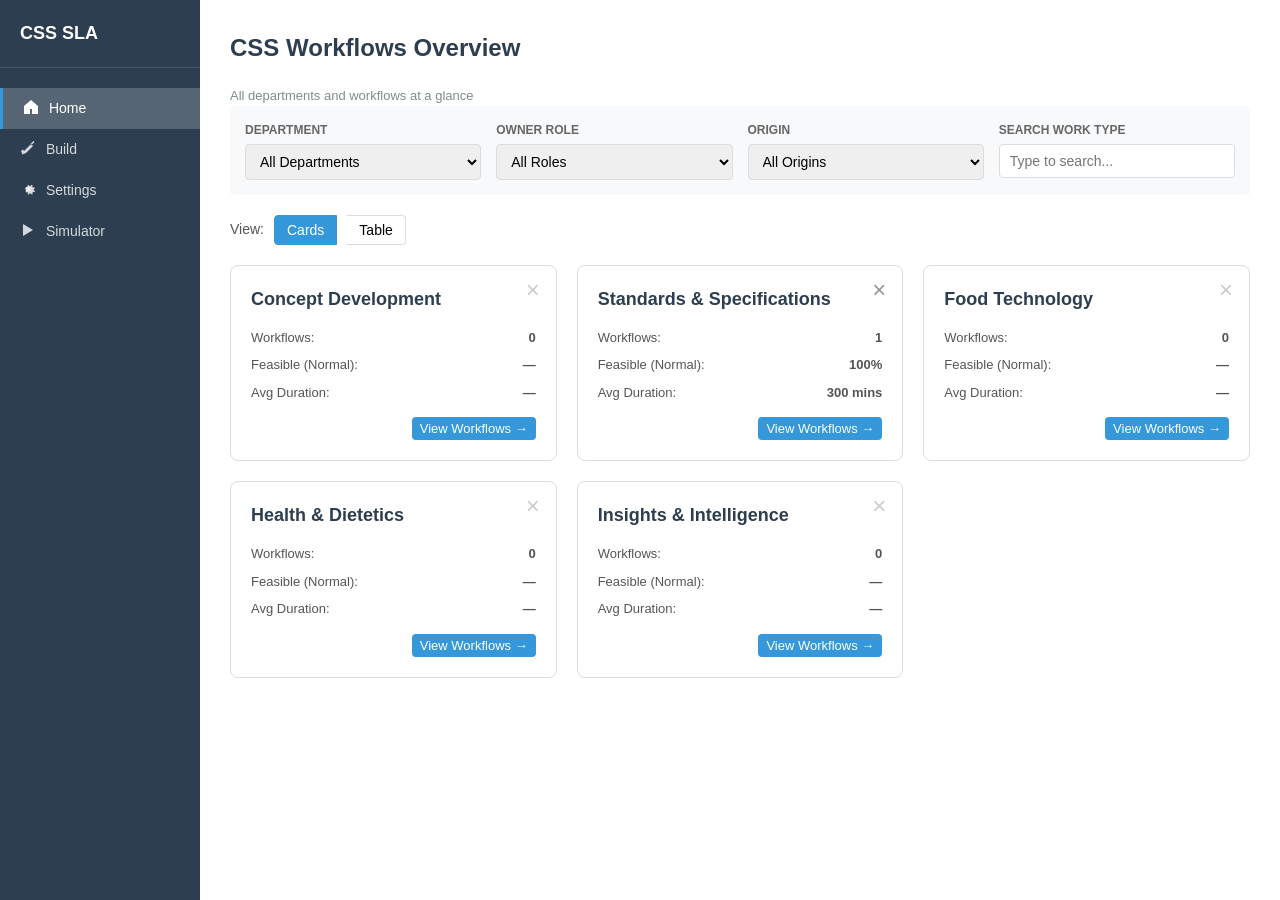
==== commit 72a53724: "feat(simulator): add Simulator navigation button to sidebar" ====
--- a/index.html
+++ b/index.html
@@ -29,6 +29,12 @@
           <path d="M13.5 8l1.4-.3-.6-1.5-1.3.4c-.2-.4-.5-.7-.8-1l.5-1.2-1.4-.6-.5 1.2c-.5 0-.9.1-1.3.3l-.6-1.3-1.5.6.6 1.3c-.4.2-.7.5-1 .8l-1.2-.5-.6 1.4 1.2.5c0 .5.1.9.3 1.3l-1.3.6.6 1.5 1.3-.6c.2.4.5.7.8 1l-.5 1.2 1.4.6.5-1.2c.5 0 .9-.1 1.3-.3l.6 1.3 1.5-.6-.6-1.3c.4-.2.7-.5 1-.8l1.2.5.6-1.4-1.2-.5c0-.5-.1-.9-.3-1.3l1.3-.6z"/>
         </svg>
         Settings
+      </a>
+      <a href="#/simulate" class="nav-link" data-route="simulate">
+        <svg width="16" height="16" viewBox="0 0 16 16" fill="currentColor" style="vertical-align: -2px; margin-right: 6px;">
+          <path d="M3 2l10 6-10 6V2z"/>
+        </svg>
+        Simulator
       </a>
     </nav>
 
@@ -588,7 +594,7 @@
         html += '<th>Total mins</th>';
         html += '<th title="Computed using business-hours if enabled on each workflow">Resolve (Normal)</th>';
         html += '<th>Updated</th>';
-        html += '<th style="width:60px;"></th>';
+        html += '<th style="width:140px;">Actions</th>';
         html += '</tr></thead><tbody>';
 
         workflows.forEach(wf => {
@@ -623,7 +629,7 @@
           html += '<td class="clickable-cell">' + totalMins + '</td>';
           html += '<td class="clickable-cell">' + slaResolveDisplay + '</td>';
           html += '<td class="clickable-cell">' + updated + '</td>';
-          html += '<td><button class="btn-sm btn-ghost row-delete" data-id="' + wf.id + '" aria-label="Delete workflow" title="Delete workflow">🗑</button></td>';
+          html += '<td><button class="btn-sm btn-primary" onclick="location.hash=\'#/simulate?dept=' + wf.departmentId + '&code=' + wf.id + '\'" title="Simulate workflow" aria-label="Simulate workflow">▶️</button> <button class="btn-sm btn-ghost row-delete" data-id="' + wf.id + '" aria-label="Delete workflow" title="Delete workflow">🗑</button></td>';
           html += '</tr>';
         });
 
@@ -728,7 +734,7 @@
           html += '<table id="dept-table"><thead><tr>';
           html += '<th>Work Type</th><th>Owner</th><th>Steps</th><th>Total (hrs)</th>';
           html += '<th>Resolve (Normal)</th><th>Updated</th>';
-          html += '<th style="width:60px;"></th>';
+          html += '<th style="width:140px;">Actions</th>';
           html += '</tr></thead><tbody>';
 
           filteredWorkflows.forEach(wf => {
@@ -756,7 +762,7 @@
             html += '<td>' + (validation.summary.totalExpectedMins / 60).toFixed(1) + '</td>';
             html += '<td>' + slaResolveDisplay + '</td>';
             html += '<td>' + updated + '</td>';
-            html += '<td><button class="btn-sm btn-ghost row-delete" data-id="' + wf.id + '" aria-label="Delete workflow" title="Delete workflow">🗑</button></td>';
+            html += '<td><button class="btn-sm btn-primary" onclick="location.hash=\'#/simulate?dept=' + wf.departmentId + '&code=' + wf.id + '\'" title="Simulate workflow" aria-label="Simulate workflow">▶️</button> <button class="btn-sm btn-ghost row-delete" data-id="' + wf.id + '" aria-label="Delete workflow" title="Delete workflow">🗑</button></td>';
             html += '</tr>';
           });
 
--- a/css/app.css
+++ b/css/app.css
@@ -1246,3 +1246,228 @@
 .repair-bar .btn-ghost:hover {
   background: rgba(133, 100, 4, 0.1);
 }
+
+/* ======================
+   Simulator Styles
+   ====================== */
+.simulate {
+  display: grid;
+  grid-template-columns: 1fr 400px;
+  gap: 2rem;
+  margin-top: 1rem;
+}
+
+.simulate .left {
+  display: flex;
+  flex-direction: column;
+  gap: 1.5rem;
+}
+
+.simulate .right {
+  position: sticky;
+  top: 1rem;
+  height: fit-content;
+}
+
+#sim-controls {
+  background: #f8f9fa;
+  padding: 1.5rem;
+  border-radius: 10px;
+  box-shadow: var(--shadow-sm);
+}
+
+.controls-grid {
+  display: grid;
+  grid-template-columns: repeat(auto-fit, minmax(200px, 1fr));
+  gap: 1rem;
+  margin-bottom: 1rem;
+}
+
+.control-group label {
+  display: block;
+  font-weight: 500;
+  margin-bottom: 0.25rem;
+  font-size: 0.9rem;
+  color: #333;
+}
+
+.control-group select,
+.control-group input[type="datetime-local"],
+.control-group input[type="number"] {
+  width: 100%;
+  padding: 0.5rem;
+  border: 1px solid #ddd;
+  border-radius: 4px;
+  font-size: 0.9rem;
+}
+
+.control-group input[type="range"] {
+  width: calc(100% - 50px);
+}
+
+.sim-actions {
+  display: flex;
+  gap: 0.5rem;
+  flex-wrap: wrap;
+}
+
+.sim-actions button {
+  flex: 1;
+  min-width: 100px;
+}
+
+#sim-steps {
+  display: flex;
+  flex-direction: column;
+  gap: 0.75rem;
+}
+
+.step-card {
+  background: white;
+  border-radius: 10px;
+  box-shadow: var(--shadow-sm);
+  padding: 1rem;
+  border-left: 4px solid #e0e0e0;
+  transition: all 0.3s ease;
+}
+
+.step-card h4 {
+  margin: 0 0 0.5rem 0;
+  color: #333;
+  font-size: 1rem;
+}
+
+.step-card .badge {
+  float: right;
+  padding: 0.25rem 0.75rem;
+  border-radius: 999px;
+  font-size: 0.75rem;
+  font-weight: 600;
+  background: #e0e0e0;
+  color: #666;
+}
+
+.step-card .badge.pass {
+  background: #d4edda;
+  color: #155724;
+}
+
+.step-card .badge.warn {
+  background: #fff3cd;
+  color: #856404;
+}
+
+.step-card .badge.fail {
+  background: #f8d7da;
+  color: #721c24;
+}
+
+.step-card .body {
+  margin-top: 0.75rem;
+  font-size: 0.9rem;
+  color: #555;
+}
+
+.sim-details {
+  display: grid;
+  grid-template-columns: auto 1fr;
+  gap: 0.25rem 1rem;
+  font-size: 0.85rem;
+}
+
+.sim-details dt {
+  font-weight: 600;
+  color: #666;
+}
+
+.sim-details dd {
+  margin: 0;
+  color: #333;
+}
+
+.sim-details ul {
+  margin: 0.5rem 0 0 0;
+  padding-left: 1.5rem;
+}
+
+#sim-stats {
+  background: white;
+  padding: 1.5rem;
+  border-radius: 10px;
+  box-shadow: var(--shadow-md);
+}
+
+#sim-stats h3 {
+  margin: 0 0 1rem 0;
+  font-size: 1.1rem;
+  color: #333;
+}
+
+#sim-stats h4 {
+  margin: 1.5rem 0 0.75rem 0;
+  font-size: 0.95rem;
+  color: #666;
+  text-transform: uppercase;
+  letter-spacing: 0.5px;
+}
+
+.tiles {
+  display: grid;
+  grid-template-columns: repeat(2, 1fr);
+  gap: 0.75rem;
+  margin-bottom: 1.5rem;
+}
+
+.tile {
+  background: #f8f9fa;
+  padding: 0.75rem;
+  border-radius: 8px;
+  text-align: center;
+  border: 1px solid #e0e0e0;
+}
+
+.tile .label {
+  font-size: 0.75rem;
+  color: #666;
+  margin-bottom: 0.25rem;
+  font-weight: 500;
+}
+
+.tile .value {
+  font-size: 1.25rem;
+  font-weight: 700;
+  color: #333;
+}
+
+.timeline {
+  height: 12px;
+  background: #e0e0e0;
+  border-radius: 6px;
+  position: relative;
+  margin-top: 0.5rem;
+}
+
+.timeline .marker {
+  position: absolute;
+  top: -4px;
+  width: 8px;
+  height: 20px;
+  border-radius: 3px;
+  border: 2px solid white;
+  box-shadow: 0 2px 4px rgba(0,0,0,0.2);
+}
+
+/* Responsive */
+@media (max-width: 1024px) {
+  .simulate {
+    grid-template-columns: 1fr;
+  }
+  
+  .simulate .right {
+    position: static;
+  }
+  
+  .controls-grid {
+    grid-template-columns: 1fr;
+  }
+}
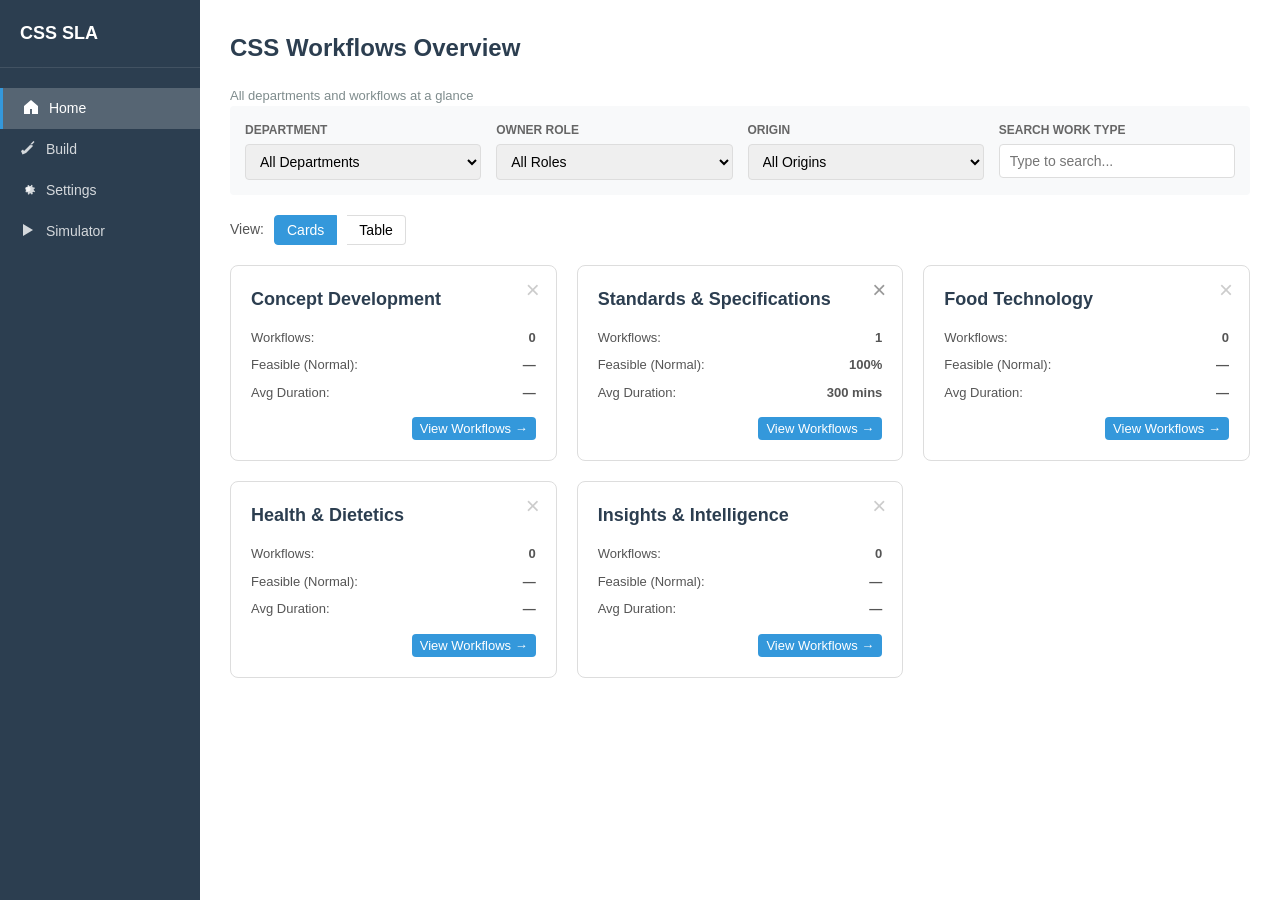
==== commit 8209a619: "Simplify SLA configuration UI to business-hour table - Replaced complex factor/buffer sliders with s" ====
--- a/index.html
+++ b/index.html
@@ -313,26 +313,12 @@
               <div class="sla-table">
                 <h3>SLA Targets by Priority</h3>
                 <p class="text-muted" style="margin: -0.5rem 0 1rem 0; font-size: 0.9rem;">
-                  <strong>Resolve</strong> is calculated from total workflow step time × priority factor + buffer. Adjust factors/buffers to tune room for review and handoffs. <strong>Ack/Start</strong> remain editable.
+                  Define response and resolution times for each priority in business hours.
                 </p>
 
-                <div class="sla-presets">
-                  <button type="button" class="preset-btn" data-preset="low" onclick="BuildScreen.applySLAPreset('low')">Low</button>
-                  <button type="button" class="preset-btn" data-preset="medium" onclick="BuildScreen.applySLAPreset('medium')">Medium</button>
-                  <button type="button" class="preset-btn" data-preset="high" onclick="BuildScreen.applySLAPreset('high')">High</button>
+                <div id="sla-config-table" style="margin: 1rem 0;">
+                  <!-- SLA configuration table will be rendered here -->
                 </div>
-
-                <div id="sla-summary-table" style="margin: 1rem 0;">
-                  <!-- SLA preview table will be rendered here -->
-                </div>
-
-                <details style="margin: 1rem 0;">
-                  <summary style="cursor: pointer; font-weight: 500; color: #666;">Advanced: tune SLA composer (factors & buffers)</summary>
-                  <p class="text-muted" style="margin: 0.5rem 0 1rem 0; font-size: 0.9rem;">
-                    Fine-tune how Resolve is computed for each priority. Factor scales total step time; Buffer adds fixed cushion.
-                  </p>
-                  <div id="sla-composer-controls"></div>
-                </details>
               </div>
 
               <!-- Notes Section -->
@@ -873,8 +859,8 @@
 
         departments.forEach((d, i) => {
           html += '<tr>';
-          html += '<td><input type="text" value="' + d.id + '" onchange="CatalogScreen.updateDept(' + i + ', \'id\', this.value)"></td>';
-          html += '<td><input type="text" value="' + d.name + '" onchange="CatalogScreen.updateDept(' + i + ', \'name\', this.value)"></td>';
+          html += '<td><input type="text" value="' + (d.id || '') + '" onchange="CatalogScreen.updateDept(' + i + ', \'id\', this.value)"></td>';
+          html += '<td><input type="text" value="' + (d.name || '') + '" onchange="CatalogScreen.updateDept(' + i + ', \'name\', this.value)"></td>';
           html += '<td><button class="btn-danger btn-sm" onclick="CatalogScreen.deleteDept(' + i + ')">Delete</button></td>';
           html += '</tr>';
         });
@@ -891,8 +877,8 @@
 
         roles.forEach((r, i) => {
           html += '<tr>';
-          html += '<td><input type="text" value="' + r.id + '" onchange="CatalogScreen.updateRole(' + i + ', \'id\', this.value)"></td>';
-          html += '<td><input type="text" value="' + r.name + '" onchange="CatalogScreen.updateRole(' + i + ', \'name\', this.value)"></td>';
+          html += '<td><input type="text" value="' + (r.id || '') + '" onchange="CatalogScreen.updateRole(' + i + ', \'id\', this.value)"></td>';
+          html += '<td><input type="text" value="' + (r.name || '') + '" onchange="CatalogScreen.updateRole(' + i + ', \'name\', this.value)"></td>';
           html += '<td><button class="btn-danger btn-sm" onclick="CatalogScreen.deleteRole(' + i + ')">Delete</button></td>';
           html += '</tr>';
         });
@@ -911,9 +897,9 @@
 
         businessHours.forEach((bh, i) => {
           html += '<tr>';
-          html += '<td><input type="text" value="' + bh.id + '" onchange="CatalogScreen.updateBH(' + i + ', \'id\', this.value)"></td>';
-          html += '<td><input type="text" value="' + bh.name + '" onchange="CatalogScreen.updateBH(' + i + ', \'name\', this.value)"></td>';
-          html += '<td><input type="number" min="1" max="24" step="0.5" value="' + bh.hoursPerDay + '" onchange="CatalogScreen.updateBH(' + i + ', \'hoursPerDay\', parseFloat(this.value))"></td>';
+          html += '<td><input type="text" value="' + (bh.id || '') + '" onchange="CatalogScreen.updateBH(' + i + ', \'id\', this.value)"></td>';
+          html += '<td><input type="text" value="' + (bh.name || '') + '" onchange="CatalogScreen.updateBH(' + i + ', \'name\', this.value)"></td>';
+          html += '<td><input type="number" min="1" max="24" step="0.5" value="' + (bh.hoursPerDay !== undefined ? bh.hoursPerDay : '') + '" onchange="CatalogScreen.updateBH(' + i + ', \'hoursPerDay\', parseFloat(this.value))"></td>';
           html += '<td><button class="btn-danger btn-sm" onclick="CatalogScreen.deleteBH(' + i + ')">Delete</button></td>';
           html += '</tr>';
         });
@@ -930,11 +916,11 @@
 
         priorities.forEach((p, i) => {
           html += '<tr>';
-          html += '<td><input type="text" value="' + p.id + '" onchange="CatalogScreen.updatePriority(' + i + ', \'id\', this.value)"></td>';
-          html += '<td><input type="text" value="' + p.name + '" onchange="CatalogScreen.updatePriority(' + i + ', \'name\', this.value)"></td>';
-          html += '<td><input type="number" value="' + p.ackMins + '" onchange="CatalogScreen.updatePriority(' + i + ', \'ackMins\', parseInt(this.value))"></td>';
-          html += '<td><input type="number" value="' + p.startMins + '" onchange="CatalogScreen.updatePriority(' + i + ', \'startMins\', parseInt(this.value))"></td>';
-          html += '<td><input type="number" value="' + p.resolveMins + '" onchange="CatalogScreen.updatePriority(' + i + ', \'resolveMins\', parseInt(this.value))"></td>';
+          html += '<td><input type="text" value="' + (p.id || '') + '" onchange="CatalogScreen.updatePriority(' + i + ', \'id\', this.value)"></td>';
+          html += '<td><input type="text" value="' + (p.name || '') + '" onchange="CatalogScreen.updatePriority(' + i + ', \'name\', this.value)"></td>';
+          html += '<td><input type="number" value="' + (p.ackMins !== undefined ? p.ackMins : '') + '" onchange="CatalogScreen.updatePriority(' + i + ', \'ackMins\', parseInt(this.value))"></td>';
+          html += '<td><input type="number" value="' + (p.startMins !== undefined ? p.startMins : '') + '" onchange="CatalogScreen.updatePriority(' + i + ', \'startMins\', parseInt(this.value))"></td>';
+          html += '<td><input type="number" value="' + (p.resolveMins !== undefined ? p.resolveMins : '') + '" onchange="CatalogScreen.updatePriority(' + i + ', \'resolveMins\', parseInt(this.value))"></td>';
           html += '<td><button class="btn-danger btn-sm" onclick="CatalogScreen.deletePriority(' + i + ')">Delete</button></td>';
           html += '</tr>';
         });
@@ -954,11 +940,18 @@
         this.render();
       },
       deleteDept(idx) {
-        if (confirm('Delete this department?')) {
-          App.state.catalogs.departments.splice(idx, 1);
-          App.saveCatalogs();
-          this.render();
-        }
+        const dept = App.state.catalogs.departments[idx];
+        App.confirm({
+          title: 'Delete Department?',
+          message: 'This will delete "' + (dept?.name || 'this department') + '". This cannot be undone.',
+          confirmText: 'Delete',
+          cancelText: 'Cancel',
+          onConfirm: () => {
+            App.state.catalogs.departments.splice(idx, 1);
+            App.saveCatalogs();
+            this.render();
+          }
+        });
       },
 
       updateRole(idx, field, value) {
@@ -971,11 +964,18 @@
         this.render();
       },
       deleteRole(idx) {
-        if (confirm('Delete this role?')) {
-          App.state.catalogs.roles.splice(idx, 1);
-          App.saveCatalogs();
-          this.render();
-        }
+        const role = App.state.catalogs.roles[idx];
+        App.confirm({
+          title: 'Delete Role?',
+          message: 'This will delete "' + (role?.name || 'this role') + '". This cannot be undone.',
+          confirmText: 'Delete',
+          cancelText: 'Cancel',
+          onConfirm: () => {
+            App.state.catalogs.roles.splice(idx, 1);
+            App.saveCatalogs();
+            this.render();
+          }
+        });
       },
 
       updateBH(idx, field, value) {
@@ -992,11 +992,18 @@
         this.render();
       },
       deleteBH(idx) {
-        if (confirm('Delete this business hours profile?')) {
-          App.state.catalogs.businessHours.splice(idx, 1);
-          App.saveCatalogs();
-          this.render();
-        }
+        const bh = App.state.catalogs.businessHours[idx];
+        App.confirm({
+          title: 'Delete Business Hours Profile?',
+          message: 'This will delete "' + (bh?.name || 'this profile') + '". This cannot be undone.',
+          confirmText: 'Delete',
+          cancelText: 'Cancel',
+          onConfirm: () => {
+            App.state.catalogs.businessHours.splice(idx, 1);
+            App.saveCatalogs();
+            this.render();
+          }
+        });
       },
 
       updatePriority(idx, field, value) {
@@ -1015,32 +1022,51 @@
         this.render();
       },
       deletePriority(idx) {
-        if (confirm('Delete this priority?')) {
-          App.state.catalogs.priorities.splice(idx, 1);
-          App.saveCatalogs();
-          this.render();
-        }
+        const priority = App.state.catalogs.priorities[idx];
+        App.confirm({
+          title: 'Delete Priority?',
+          message: 'This will delete "' + (priority?.name || 'this priority') + '". This cannot be undone.',
+          confirmText: 'Delete',
+          cancelText: 'Cancel',
+          onConfirm: () => {
+            App.state.catalogs.priorities.splice(idx, 1);
+            App.saveCatalogs();
+            this.render();
+          }
+        });
       },
 
       resetToDefaults() {
-        if (confirm('Reset all catalog data to defaults? This will overwrite your changes.')) {
-          localStorage.removeItem(LS.CATALOGS);
-          localStorage.removeItem(LS.SLA_CATALOG);
-          localStorage.removeItem('schema_version'); // Clear version to force reset
-          App.getCatalogs(); // will recreate defaults from hard defaults
-          App.state.catalogs = App.getCatalogs();
-          window.location.reload(); // Full reload
-        }
+        App.confirm({
+          title: 'Reset to Defaults?',
+          message: 'Reset all catalog data to defaults? This will overwrite your changes and reload the page.',
+          confirmText: 'Reset',
+          cancelText: 'Cancel',
+          onConfirm: () => {
+            localStorage.removeItem(LS.CATALOGS);
+            localStorage.removeItem(LS.SLA_CATALOG);
+            localStorage.removeItem('schema_version'); // Clear version to force reset
+            App.getCatalogs(); // will recreate defaults from hard defaults
+            App.state.catalogs = App.getCatalogs();
+            window.location.reload(); // Full reload
+          }
+        });
       },
 
       seedDemoWorkflows() {
-        if (confirm('Seed demo workflows? This will clear existing workflows.')) {
-          App.setWorkflows([]); // Clear existing
-          App.seedDemoIfEmpty(); // Seed new demo
-          App.loadWorkflows(); // Reload into state
-          alert('Demo workflows seeded! Reloading...');
-          window.location.reload(); // Full reload
-        }
+        App.confirm({
+          title: 'Seed Demo Workflows?',
+          message: 'This will clear existing workflows and seed demo data.',
+          confirmText: 'Seed',
+          cancelText: 'Cancel',
+          onConfirm: () => {
+            App.setWorkflows([]); // Clear existing
+            App.seedDemoIfEmpty(); // Seed new demo
+            App.loadWorkflows(); // Reload into state
+            alert('Demo workflows seeded! Reloading...');
+            window.location.reload(); // Full reload
+          }
+        });
       }
     };
 
@@ -1051,9 +1077,15 @@
       steps: [],
       currentWorkflowId: null,
       stepUnit: 'bd', // Default step duration unit: 'bd' | 'hr' (UI never shows 'min')
-      slaUnits: {}, // Track unit selection per priority { p1: {ack:'businessDays', start:'businessDays', resolve:'businessDays', escalateAfter:'businessDays'}, ... }
       interpretAsBH: true, // Default: interpret as business hours
-      slaComposer: { factors: {}, buffers: {} }, // SLA composer state { factors: {p1:1.0,...}, buffers: {p1:0,...} }
+
+      // SLA Configuration by priority (in business hours)
+      // Priority IDs: 'p1' (High), 'p2' (Medium), 'p3' (Low)
+      slaConfig: {
+        p1: { firstResponseHours: 1, followUpHours: 2, resolutionHours: 48 },    // High
+        p2: { firstResponseHours: 8, followUpHours: 24, resolutionHours: 72 },   // Medium
+        p3: { firstResponseHours: 12, followUpHours: 48, resolutionHours: 168 }  // Low
+      },
 
       updateDiagnostics() {
         const diagEl = document.getElementById('diagnostics-line');
@@ -1101,7 +1133,7 @@
         } else {
           this.steps = [];
           this.renderSteps();
-          this.renderSLAPolicy();
+          this.renderSLATable();
         }
       },
 
@@ -1165,7 +1197,7 @@
 
         // Render everything
         this.renderSteps();
-        this.renderSLAPolicy();
+        this.renderSLATable();
         this.onDepartmentChange();
 
         App.showToast('Template "' + (template.workType || template.name) + '" loaded successfully!', 'success');
@@ -1315,29 +1347,22 @@
 
         this.steps = workflow.steps || [];
 
+        // Load SLA configuration from workflow's slaByPriority
+        if (workflow.slaByPriority) {
+          Object.keys(workflow.slaByPriority).forEach(pid => {
+            const sla = workflow.slaByPriority[pid];
+            if (!this.slaConfig[pid]) {
+              this.slaConfig[pid] = { firstResponseHours: 0, followUpHours: 0, resolutionHours: 0 };
+            }
+            // Convert minutes back to business hours (divide by 60)
+            this.slaConfig[pid].firstResponseHours = Math.round((sla.ackMins || 0) / 60);
+            this.slaConfig[pid].resolutionHours = Math.round((sla.resolveMins || 0) / 60);
+            this.slaConfig[pid].followUpHours = sla.followUpHours || Math.round((sla.ackMins || 0) / 60);
+          });
+        }
+
         // Restore meta information
         if (workflow.meta) {
-          // Restore SLA composer state
-          if (workflow.meta.slaComposer) {
-            this.slaComposer = workflow.meta.slaComposer;
-          } else {
-            // Initialize from workflow SLA if no composer state
-            this.slaComposer = { factors: {}, buffers: {}, ackValues: {}, startValues: {}, resolveValues: {} };
-            if (workflow.slaByPriority) {
-              Object.keys(workflow.slaByPriority).forEach(pid => {
-                const sla = workflow.slaByPriority[pid];
-                this.slaComposer.ackValues[pid] = sla.ackMins || 60;
-                this.slaComposer.startValues[pid] = sla.startMins || 120;
-                this.slaComposer.resolveValues[pid] = sla.resolveMins || 0;
-                this.slaComposer.factors[pid] = 1.0;
-                this.slaComposer.buffers[pid] = 0;
-              });
-            }
-          }
-
-          if (workflow.meta.slaUnits) {
-            this.slaUnits = workflow.meta.slaUnits;
-          }
           if (workflow.meta.interpretAsBusinessHours !== undefined) {
             this.interpretAsBH = workflow.meta.interpretAsBusinessHours;
           }
@@ -1349,7 +1374,7 @@
         }
 
         this.renderSteps();
-        this.renderSLASummary();
+        this.renderSLATable();
       },
 
       renderSteps() {
@@ -1408,341 +1433,135 @@
         });
 
         container.innerHTML = html;
-
-        // Recompute SLA after rendering steps
-        this.recomputeResolveFromSteps();
-      },
-
-      renderSLAPolicy(existingSLA) {
-        existingSLA = existingSLA || {};
-        const container = document.getElementById('sla-policy-rows');
+      },
+
+      // Render simple SLA configuration table
+      renderSLATable() {
+        const container = document.getElementById('sla-config-table');
 
         // Guard: container must exist (only exists on Build screen)
         if (!container) {
-          console.warn('sla-policy-rows container not found (not on Build screen)');
           return;
         }
 
         // Guard: ensure catalogs are loaded
-        if (!App.state.catalogs || !App.state.catalogs.priorities || !App.state.catalogs.roles) {
-          container.innerHTML = '<tr><td colspan="6">Loading...</td></tr>';
+        if (!App.state.catalogs || !App.state.catalogs.priorities) {
+          container.innerHTML = '<p class="text-muted">Loading...</p>';
           return;
         }
 
+        // Load saved SLA config from localStorage if available
+        this.loadSLAConfig();
+
         const priorities = App.state.catalogs.priorities;
-        const roles = App.state.catalogs.roles;
-
-        // Get current business hours profile for conversions
-        const bhId = document.getElementById('wf-business-hours')?.value;
-        const bhProfile = App.state.catalogs.businessHours.find(bh => bh.id === bhId) || App.state.catalogs.businessHours[0];
-        const minsPerDay = App.minutesPerBusinessDay(bhProfile);
-
-        let html = '';
+
+        let html = '<table style="width:100%; border-collapse: collapse;">';
+        html += '<thead><tr style="background: #f5f5f5;">';
+        html += '<th style="padding:0.75rem; text-align:left; border-bottom:2px solid #ddd;">Priority</th>';
+        html += '<th style="padding:0.75rem; text-align:left; border-bottom:2px solid #ddd;">First Response</th>';
+        html += '<th style="padding:0.75rem; text-align:left; border-bottom:2px solid #ddd;">Follow-up</th>';
+        html += '<th style="padding:0.75rem; text-align:left; border-bottom:2px solid #ddd;">Target Resolution</th>';
+        html += '</tr></thead><tbody>';
+
         priorities.forEach(p => {
-          const sla = existingSLA[p.id] || {
-            ackMins: p.ackMins,
-            startMins: p.startMins,
-            resolveMins: p.resolveMins,
-            escalate: {}
-          };
-
-          // Get units for this priority (default to businessDays for all fields)
-          const units = this.slaUnits[p.id] || { ack: 'businessDays', start: 'businessDays', resolve: 'businessDays', escalateAfter: 'businessDays' };
-
-          html += '<tr>';
-          html += '<td><strong>' + p.name + '</strong></td>';
-
-          // Helper function to render a field
-          const renderField = (field, fieldMins, maxBD, maxHours) => {
-            const unit = units[field];
-            let value, min, max, step, helperText;
-
-            if (unit === 'hours') {
-              value = (fieldMins / 60).toFixed(1);
-              min = 0;
-              max = maxHours;
-              step = 0.5;
-              helperText = '≈ ' + fieldMins + ' mins';
-            } else { // businessDays
-              value = (fieldMins / minsPerDay).toFixed(1);
-              min = 0;
-              max = maxBD;
-              step = 0.5;
-              helperText = '≈ ' + fieldMins + ' mins<br>1 BD = ' + minsPerDay + ' mins';
-            }
-
-            let fieldHtml = '<td style="min-width:220px;">';
-            // Unit selector (show if advanced mode enabled)
-            fieldHtml += '<div style="display:flex; gap:0.25rem; align-items:center; margin-bottom:0.25rem;">';
-            fieldHtml += '<input type="number" step="' + step + '" value="' + value + '" id="sla-' + field + '-' + p.id + '" data-priority="' + p.id + '" data-field="' + field + '" onchange="BuildScreen.updateSLAHelper(\'' + p.id + '\', \'' + field + '\')" style="width:80px;">';
-            fieldHtml += '<select id="sla-' + field + '-unit-' + p.id + '" onchange="BuildScreen.changeSLAUnit(\'' + p.id + '\', \'' + field + '\', this.value)" style="width:90px; font-size:0.85rem;">';
-            fieldHtml += '<option value="businessDays"' + (unit === 'businessDays' ? ' selected' : '') + '>BD</option>';
-            fieldHtml += '<option value="hours"' + (unit === 'hours' ? ' selected' : '') + '>hours</option>';
-            fieldHtml += '</select>';
-            fieldHtml += '</div>';
-            // Slider
-            fieldHtml += '<input type="range" min="' + min + '" max="' + max + '" step="' + step + '" value="' + value + '" id="sla-' + field + '-slider-' + p.id + '" oninput="BuildScreen.syncInputAndHelper(\'' + p.id + '\', \'' + field + '\')" style="width:100%; margin-bottom:0.25rem;">';
-            fieldHtml += '<div class="text-muted" id="sla-' + field + '-helper-' + p.id + '" style="font-size:0.75rem;">';
-            fieldHtml += helperText;
-            fieldHtml += '</div>';
-            fieldHtml += '</td>';
-            return fieldHtml;
-          };
-
-          // Acknowledge column: 0-5 BD or 0-40 hours
-          html += renderField('ack', sla.ackMins, 5, 40);
-
-          // Start Work column: 0-10 BD or 0-80 hours
-          html += renderField('start', sla.startMins, 10, 80);
-
-          // Resolve column: 0-20 BD or 0-240 hours
-          html += renderField('resolve', sla.resolveMins, 20, 240);
-
-          // Escalate After column: 0-20 BD or 0-240 hours (same as Resolve)
-          const escalateMins = (sla.escalate && sla.escalate.afterMins) ? sla.escalate.afterMins : 0;
-          html += renderField('escalateAfter', escalateMins, 20, 240);
-
-          // Escalate To Role
-          html += '<td style="min-width:150px;"><select data-priority="' + p.id + '" data-field="escalateToRoleId" style="width:100%;"><option value="">None</option>';
-          roles.forEach(r => {
-            const selected = (sla.escalate && sla.escalate.toRoleId === r.id) ? 'selected' : '';
-            html += '<option value="' + r.id + '" ' + selected + '>' + r.name + '</option>';
-          });
-          html += '</select></td>';
+          const config = this.slaConfig[p.id] || { firstResponseHours: 0, followUpHours: 0, resolutionHours: 0 };
+
+          html += '<tr style="border-bottom:1px solid #eee;">';
+          html += '<td style="padding:0.75rem;"><strong>' + p.name + '</strong></td>';
+
+          // First Response
+          html += '<td style="padding:0.75rem;">';
+          html += '<input type="number" min="0" step="1" value="' + config.firstResponseHours + '" ';
+          html += 'id="sla-first-response-' + p.id + '" ';
+          html += 'onchange="BuildScreen.updateSLAConfig(\'' + p.id + '\', \'firstResponseHours\', parseInt(this.value))" ';
+          html += 'style="width:80px; padding:0.25rem 0.5rem; margin-right:0.5rem;"> ';
+          html += '<span class="text-muted" style="font-size:0.9rem;">Business Hours</span>';
+          html += '</td>';
+
+          // Follow-up
+          html += '<td style="padding:0.75rem;">';
+          html += '<span class="text-muted" style="font-size:0.9rem; margin-right:0.5rem;">Every</span> ';
+          html += '<input type="number" min="0" step="1" value="' + config.followUpHours + '" ';
+          html += 'id="sla-follow-up-' + p.id + '" ';
+          html += 'onchange="BuildScreen.updateSLAConfig(\'' + p.id + '\', \'followUpHours\', parseInt(this.value))" ';
+          html += 'style="width:80px; padding:0.25rem 0.5rem; margin-right:0.5rem;"> ';
+          html += '<span class="text-muted" style="font-size:0.9rem;">Hours</span>';
+          html += '</td>';
+
+          // Target Resolution
+          html += '<td style="padding:0.75rem;">';
+          html += '<input type="number" min="0" step="1" value="' + config.resolutionHours + '" ';
+          html += 'id="sla-resolution-' + p.id + '" ';
+          html += 'onchange="BuildScreen.updateSLAConfig(\'' + p.id + '\', \'resolutionHours\', parseInt(this.value))" ';
+          html += 'style="width:80px; padding:0.25rem 0.5rem; margin-right:0.5rem;"> ';
+          html += '<span class="text-muted" style="font-size:0.9rem;">Business Hours</span>';
+          html += '</td>';
+
           html += '</tr>';
         });
 
+        html += '</tbody></table>';
         container.innerHTML = html;
-
-        // Validate escalations after rendering
-        setTimeout(() => this.validateEscalations(), 100);
-      },
-
-      changeSLAUnit(priorityId, field, newUnit) {
-        if (!this.slaUnits[priorityId]) {
-          this.slaUnits[priorityId] = { ack: 'mins', start: 'mins', resolve: 'mins' };
-        }
-        this.slaUnits[priorityId][field] = newUnit;
-        // Re-render to update display
-        this.renderSLAPolicy(this.collectSLAData());
-      },
-
-      syncSlider(priorityId, field) {
-        // When input changes, update slider
-        const input = document.getElementById('sla-' + field + '-' + priorityId);
-        const slider = document.getElementById('sla-' + field + '-slider-' + priorityId);
-        if (input && slider) {
-          slider.value = input.value || 0;
-        }
-      },
-
-      syncInput(priorityId, field) {
-        // When slider changes, update input
-        const input = document.getElementById('sla-' + field + '-' + priorityId);
-        const slider = document.getElementById('sla-' + field + '-slider-' + priorityId);
-        if (input && slider) {
-          input.value = slider.value;
-        }
-      },
-
-      syncInputAndHelper(priorityId, field) {
-        // When slider changes, update input and helper text
-        const input = document.getElementById('sla-' + field + '-' + priorityId);
-        const slider = document.getElementById('sla-' + field + '-slider-' + priorityId);
-        if (input && slider) {
-          input.value = slider.value;
-        }
-        this.updateSLAHelper(priorityId, field);
-      },
-
-      updateSLAHelper(priorityId, field) {
-        // Update the helper text to show calculated minutes
-        const input = document.getElementById('sla-' + field + '-' + priorityId);
-        const helper = document.getElementById('sla-' + field + '-helper-' + priorityId);
-        const slider = document.getElementById('sla-' + field + '-slider-' + priorityId);
-
-        if (!input || !helper) return;
-
-        // Sync slider if needed
-        if (slider) {
-          slider.value = input.value || 0;
-        }
-
-        // Get current business hours profile
-        const bhId = document.getElementById('wf-business-hours')?.value;
-        const bhProfile = App.state.catalogs.businessHours.find(bh => bh.id === bhId) || App.state.catalogs.businessHours[0];
-        const minsPerDay = App.minutesPerBusinessDay(bhProfile);
-
-        // Get current unit for this field
-        const units = this.slaUnits[priorityId] || { ack: 'businessDays', start: 'businessDays', resolve: 'businessDays' };
-        const unit = units[field];
-
-        // Convert to minutes
-        const value = parseFloat(input.value) || 0;
-        const minutes = App.convertUserSlaToMinutes(value, unit, bhProfile);
-
-        // Update helper text
-        helper.innerHTML = '≈ ' + minutes + ' mins<br>1 BD = ' + minsPerDay + ' mins';
-
-        // Validate escalations after SLA change
-        this.validateEscalations();
-      },
-
-      validateEscalations() {
-        // Check that escalateAfter < resolve for each priority
-        const violations = [];
-        const priorities = App.state.catalogs?.priorities || [];
-
-        const bhId = document.getElementById('wf-business-hours')?.value;
-        const bhProfile = App.state.catalogs?.businessHours?.find(bh => bh.id === bhId) || App.state.catalogs?.businessHours?.[0];
-
-        priorities.forEach(p => {
-          const units = this.slaUnits[p.id] || { ack: 'businessDays', start: 'businessDays', resolve: 'businessDays', escalateAfter: 'businessDays' };
-
-          const resolveInput = document.getElementById('sla-resolve-' + p.id);
-          const escalateAfterInput = document.getElementById('sla-escalateAfter-' + p.id);
-
-          if (resolveInput && escalateAfterInput) {
-            const resolveValue = parseFloat(resolveInput.value) || 0;
-            const escalateAfterValue = parseFloat(escalateAfterInput.value) || 0;
-
-            const resolveMins = App.convertUserSlaToMinutes(resolveValue, units.resolve, bhProfile);
-            const escalateAfterMins = App.convertUserSlaToMinutes(escalateAfterValue, units.escalateAfter, bhProfile);
-
-            // Only validate if escalateAfter is set (> 0)
-            if (escalateAfterMins > 0 && escalateAfterMins >= resolveMins) {
-              violations.push({
-                priority: p.name,
-                escalateAfter: escalateAfterMins,
-                resolve: resolveMins
-              });
-            }
+      },
+
+      // Update SLA config value and save to localStorage
+      updateSLAConfig(priorityId, field, value) {
+        if (!this.slaConfig[priorityId]) {
+          this.slaConfig[priorityId] = { firstResponseHours: 0, followUpHours: 0, resolutionHours: 0 };
+        }
+        this.slaConfig[priorityId][field] = value || 0;
+        this.saveSLAConfig();
+      },
+
+      // Save SLA config to localStorage
+      saveSLAConfig() {
+        try {
+          localStorage.setItem('sla_config', JSON.stringify(this.slaConfig));
+        } catch (e) {
+          console.warn('Failed to save SLA config:', e);
+        }
+      },
+
+      // Load SLA config from localStorage
+      loadSLAConfig() {
+        try {
+          const saved = localStorage.getItem('sla_config');
+          if (saved) {
+            const parsed = JSON.parse(saved);
+            // Merge with defaults to ensure all priorities have values
+            Object.keys(this.slaConfig).forEach(pid => {
+              if (parsed[pid]) {
+                this.slaConfig[pid] = parsed[pid];
+              }
+            });
           }
-        });
-
-        this.showEscalationWarning(violations);
-        return violations.length === 0;
-      },
-
-      showEscalationWarning(violations) {
-        const strip = document.getElementById('validation-strip');
-        const saveBtn = document.querySelector('.btn-success');
-
-        if (!strip) return;
-
-        if (violations.length > 0) {
-          let html = '<div class="alert-warn">';
-          html += '<strong>⚠ Escalation Timing Error:</strong> Escalate After must be strictly less than Resolve time.<br>';
-          violations.forEach(v => {
-            html += '• <strong>' + v.priority + '</strong>: Escalate After (' + v.escalateAfter + ' mins) ≥ Resolve (' + v.resolve + ' mins)<br>';
-          });
-          html += '</div>';
-          strip.innerHTML = html;
-
-          // Disable Save button
-          if (saveBtn) {
-            saveBtn.disabled = true;
-            saveBtn.style.opacity = '0.5';
-            saveBtn.style.cursor = 'not-allowed';
-          }
-        } else {
-          strip.innerHTML = '';
-
-          // Enable Save button
-          if (saveBtn) {
-            saveBtn.disabled = false;
-            saveBtn.style.opacity = '1';
-            saveBtn.style.cursor = 'pointer';
-          }
-        }
-      },
-
+        } catch (e) {
+          console.warn('Failed to load SLA config:', e);
+        }
+      },
+
+      // Collect SLA data from the simplified configuration table
+      // Converts business hours to minutes for internal storage
       collectSLAData() {
         const slaByPriority = {};
         const priorities = App.state.catalogs.priorities;
 
-        const bhId = document.getElementById('wf-business-hours')?.value;
-        const bhProfile = App.state.catalogs.businessHours.find(bh => bh.id === bhId) || App.state.catalogs.businessHours[0];
-
         priorities.forEach(p => {
-          const units = this.slaUnits[p.id] || { ack: 'businessDays', start: 'businessDays', resolve: 'businessDays', escalateAfter: 'businessDays' };
-
-          // Get user input values
-          const ackInput = document.getElementById('sla-ack-' + p.id);
-          const startInput = document.getElementById('sla-start-' + p.id);
-          const resolveInput = document.getElementById('sla-resolve-' + p.id);
-          const escalateAfterInput = document.getElementById('sla-escalateAfter-' + p.id);
-
-          const ackValue = ackInput ? parseFloat(ackInput.value) : 0;
-          const startValue = startInput ? parseFloat(startInput.value) : 0;
-          const resolveValue = resolveInput ? parseFloat(resolveInput.value) : 0;
-          const escalateAfterValue = escalateAfterInput ? parseFloat(escalateAfterInput.value) : 0;
-
-          // Convert to minutes
-          const ackMins = App.convertUserSlaToMinutes(ackValue, units.ack, bhProfile);
-          const startMins = App.convertUserSlaToMinutes(startValue, units.start, bhProfile);
-          const resolveMins = App.convertUserSlaToMinutes(resolveValue, units.resolve, bhProfile);
-          const escalateAfterMins = App.convertUserSlaToMinutes(escalateAfterValue, units.escalateAfter, bhProfile);
-
-          const escalateToRoleSelect = document.querySelector('select[data-priority="' + p.id + '"][data-field="escalateToRoleId"]');
-
+          const config = this.slaConfig[p.id] || { firstResponseHours: 0, followUpHours: 0, resolutionHours: 0 };
+
+          // Convert business hours to minutes
+          // Note: Using 60 minutes per hour for simplicity (not BD conversion)
+          // The engine will handle BD conversion internally if needed
           slaByPriority[p.id] = {
-            ackMins: ackMins,
-            startMins: startMins,
-            resolveMins: resolveMins,
+            ackMins: config.firstResponseHours * 60,      // First Response → Acknowledge
+            startMins: config.firstResponseHours * 60,    // Same as first response for now
+            resolveMins: config.resolutionHours * 60,     // Target Resolution → Resolve
+            followUpHours: config.followUpHours,          // Store for reference (informational)
             escalate: {}
           };
-
-          // Only save escalate data if there's a value
-          if (escalateAfterMins > 0) {
-            slaByPriority[p.id].escalate.afterMins = escalateAfterMins;
-          }
-
-          if (escalateToRoleSelect && escalateToRoleSelect.value) {
-            slaByPriority[p.id].escalate.toRoleId = escalateToRoleSelect.value;
-          }
         });
 
         return slaByPriority;
-      },
-
-      applySLAPreset(presetName) {
-        document.querySelectorAll('.preset-btn').forEach(btn => btn.classList.remove('active'));
-        const activeBtn = document.querySelector('.preset-btn[data-preset="' + presetName + '"]');
-        if (activeBtn) activeBtn.classList.add('active');
-
-        const bhId = document.getElementById('wf-business-hours')?.value;
-        const bhProfile = App.state.catalogs.businessHours?.find(bh => bh.id === bhId) || App.state.catalogs.businessHours?.[0];
-        const minsPerDay = App.minsPerBD(bhProfile);
-
-        // Set factors and buffers based on preset
-        const priorities = App.state.catalogs?.priorities || [];
-
-        priorities.forEach(p => {
-          if (presetName === 'low') {
-            this.slaComposer.factors[p.id] = 1.2;
-            this.slaComposer.buffers[p.id] = Math.round(0.2 * minsPerDay); // 0.2 BD buffer
-            this.slaComposer.ackValues[p.id] = Math.round(0.1 * minsPerDay); // 0.1 BD
-            this.slaComposer.startValues[p.id] = Math.round(0.2 * minsPerDay); // 0.2 BD
-          } else if (presetName === 'medium') {
-            this.slaComposer.factors[p.id] = 1.0;
-            this.slaComposer.buffers[p.id] = Math.round(0.1 * minsPerDay); // 0.1 BD buffer
-            this.slaComposer.ackValues[p.id] = Math.round(0.1 * minsPerDay); // 0.1 BD
-            this.slaComposer.startValues[p.id] = Math.round(0.2 * minsPerDay); // 0.2 BD
-          } else if (presetName === 'high') {
-            this.slaComposer.factors[p.id] = 0.9;
-            this.slaComposer.buffers[p.id] = 0; // No buffer
-            this.slaComposer.ackValues[p.id] = Math.round(0.05 * minsPerDay); // 0.05 BD
-            this.slaComposer.startValues[p.id] = Math.round(0.1 * minsPerDay); // 0.1 BD
-          }
-        });
-
-        // Initialize slaComposer objects if not present
-        if (!this.slaComposer.ackValues) this.slaComposer.ackValues = {};
-        if (!this.slaComposer.startValues) this.slaComposer.startValues = {};
-
-        // Recompute resolve from steps
-        this.recomputeResolveFromSteps();
       },
 
       addStep() {
@@ -1775,164 +1594,8 @@
       },
 
       onBusinessHoursChange() {
-        // Re-render steps and SLA to reflect new BD conversion
+        // Re-render steps to reflect new BD conversion
         this.renderSteps();
-        this.recomputeResolveFromSteps();
-      },
-
-      recomputeResolveFromSteps() {
-        // Auto-compute Resolve SLA from steps using factors and buffers
-        const totalMins = (this.steps || []).reduce((a, s) => a + (s.expectedMins || 0), 0);
-
-        if (!App.state.catalogs?.priorities) return;
-
-        const priorities = App.state.catalogs.priorities;
-
-        priorities.forEach(p => {
-          const factor = this.slaComposer.factors[p.id] || 1.0;
-          const buffer = this.slaComposer.buffers[p.id] || 0; // in minutes
-          const resolveMins = Math.max(0, Math.round(totalMins * factor + buffer));
-
-          // Store in slaComposer for reference
-          if (!this.slaComposer.resolveValues) this.slaComposer.resolveValues = {};
-          this.slaComposer.resolveValues[p.id] = resolveMins;
-        });
-
-        // Update the SLA display
-        this.renderSLASummary();
-      },
-
-      renderSLASummary() {
-        const container = document.getElementById('sla-summary-table');
-        if (!container) return;
-
-        if (!App.state.catalogs?.priorities) {
-          container.innerHTML = '<p class="text-muted">Loading...</p>';
-          return;
-        }
-
-        const priorities = App.state.catalogs.priorities;
-        const bhId = document.getElementById('wf-business-hours')?.value;
-        const bhProfile = App.state.catalogs.businessHours?.find(bh => bh.id === bhId) || App.state.catalogs.businessHours?.[0];
-        const minsPerDay = App.minsPerBD(bhProfile);
-
-        let html = '<table style="width:100%;">';
-        html += '<thead><tr>';
-        html += '<th>Priority</th>';
-        html += '<th>Acknowledge (BD)</th>';
-        html += '<th>Start Work (BD)</th>';
-        html += '<th>Resolve (BD) <em>auto</em></th>';
-        html += '</tr></thead><tbody>';
-
-        priorities.forEach(p => {
-          const ackMins = this.slaComposer.ackValues?.[p.id] || 60;
-          const startMins = this.slaComposer.startValues?.[p.id] || 120;
-          const resolveMins = this.slaComposer.resolveValues?.[p.id] || 0;
-
-          const ackBD = (ackMins / minsPerDay).toFixed(1);
-          const startBD = (startMins / minsPerDay).toFixed(1);
-          const resolveBD = (resolveMins / minsPerDay).toFixed(1);
-
-          const ackHrs = (ackMins / 60).toFixed(1);
-          const startHrs = (startMins / 60).toFixed(1);
-          const resolveHrs = (resolveMins / 60).toFixed(1);
-
-          html += '<tr>';
-          html += '<td><strong>' + p.name + '</strong></td>';
-          html += '<td>' + ackBD + ' BD <span class="text-muted" style="font-size:0.8rem;">(≈ ' + ackHrs + ' hrs)</span></td>';
-          html += '<td>' + startBD + ' BD <span class="text-muted" style="font-size:0.8rem;">(≈ ' + startHrs + ' hrs)</span></td>';
-          html += '<td>' + resolveBD + ' BD <span class="text-muted" style="font-size:0.8rem;">(≈ ' + resolveHrs + ' hrs)</span></td>';
-          html += '</tr>';
-        });
-
-        html += '</tbody></table>';
-        container.innerHTML = html;
-
-        // Render BH banner (bhId already declared at line 1677)
-        if (bhId) {
-          App.renderBHBanner('sla-summary-table', bhId);
-        }
-
-        // Render SLA composer controls (factors & buffers)
-        this.renderSLAComposerControls();
-      },
-
-      renderSLAComposerControls() {
-        const container = document.getElementById('sla-composer-controls');
-        if (!container) return;
-
-        if (!App.state.catalogs?.priorities) {
-          container.innerHTML = '<p class="text-muted">Loading...</p>';
-          return;
-        }
-
-        const priorities = App.state.catalogs.priorities;
-        const bhId = document.getElementById('wf-business-hours')?.value;
-        const bhProfile = App.state.catalogs.businessHours?.find(bh => bh.id === bhId) || App.state.catalogs.businessHours?.[0];
-        const minsPerDay = App.minsPerBD(bhProfile);
-
-        let html = '<div style="display:grid; gap:1.5rem;">';
-
-        priorities.forEach(p => {
-          const factor = this.slaComposer.factors?.[p.id] || 1.0;
-          const bufferMins = this.slaComposer.buffers?.[p.id] || 0;
-          const bufferBD = (bufferMins / minsPerDay).toFixed(1);
-
-          html += '<div style="border:1px solid #e0e0e0; padding:1rem; border-radius:6px; background:#f9f9f9;">';
-          html += '<h4 style="margin:0 0 1rem 0; color:#333;">' + p.name + '</h4>';
-
-          // Factor slider
-          html += '<div style="margin-bottom:1rem;">';
-          html += '<label style="display:block; font-weight:500; margin-bottom:0.5rem;">Factor (multiplier): <span id="factor-value-' + p.id + '">' + factor.toFixed(2) + '</span></label>';
-          html += '<input type="range" min="0.5" max="2.0" step="0.1" value="' + factor + '" ';
-          html += 'style="width:100%; height:8px; background: linear-gradient(to right, #e74c3c 0%, #f39c12 25%, #2ecc71 50%, #3498db 75%, #9b59b6 100%); border-radius:4px;" ';
-          html += 'oninput="BuildScreen.updateSLAFactor(\'' + p.id + '\', parseFloat(this.value))">';
-          html += '<div class="text-muted" style="font-size:0.75rem; margin-top:0.25rem;">Lower = tighter SLA, Higher = more generous</div>';
-          html += '</div>';
-
-          // Buffer slider
-          html += '<div>';
-          html += '<label style="display:block; font-weight:500; margin-bottom:0.5rem;">Buffer: <span id="buffer-value-' + p.id + '">' + bufferBD + ' BD</span> <span class="text-muted" style="font-size:0.85rem;">(≈ ' + bufferMins + ' mins)</span></label>';
-          html += '<input type="range" min="0" max="2.0" step="0.1" value="' + bufferBD + '" ';
-          html += 'style="width:100%; height:8px; background: linear-gradient(to right, #3498db 0%, #2ecc71 50%, #f39c12 100%); border-radius:4px;" ';
-          html += 'oninput="BuildScreen.updateSLABuffer(\'' + p.id + '\', parseFloat(this.value))">';
-          html += '<div class="text-muted" style="font-size:0.75rem; margin-top:0.25rem;">Extra time added after factored calculation</div>';
-          html += '</div>';
-
-          html += '</div>';
-        });
-
-        html += '</div>';
-        container.innerHTML = html;
-      },
-
-      updateSLAFactor(priorityId, factor) {
-        if (!this.slaComposer.factors) this.slaComposer.factors = {};
-        this.slaComposer.factors[priorityId] = factor;
-
-        // Update display
-        const valueEl = document.getElementById('factor-value-' + priorityId);
-        if (valueEl) valueEl.textContent = factor.toFixed(2);
-
-        // Recompute resolve
-        this.recomputeResolveFromSteps();
-      },
-
-      updateSLABuffer(priorityId, bufferBD) {
-        const bhId = document.getElementById('wf-business-hours')?.value;
-        const bhProfile = App.state.catalogs.businessHours?.find(bh => bh.id === bhId) || App.state.catalogs.businessHours?.[0];
-        const minsPerDay = App.minsPerBD(bhProfile);
-        const bufferMins = Math.round(bufferBD * minsPerDay);
-
-        if (!this.slaComposer.buffers) this.slaComposer.buffers = {};
-        this.slaComposer.buffers[priorityId] = bufferMins;
-
-        // Update display
-        const valueEl = document.getElementById('buffer-value-' + priorityId);
-        if (valueEl) valueEl.textContent = bufferBD.toFixed(1) + ' BD';
-
-        // Recompute resolve
-        this.recomputeResolveFromSteps();
       },
 
       deleteStep(idx) {
@@ -2022,7 +1685,7 @@
           this.steps = [];
           this.currentWorkflowId = null;
           this.renderSteps();
-          this.renderSLAPolicy();
+          this.renderSLATable();
           document.getElementById('validation-messages').innerHTML = '';
           document.getElementById('validation-strip').innerHTML = '';
           document.getElementById('template-select').value = '';
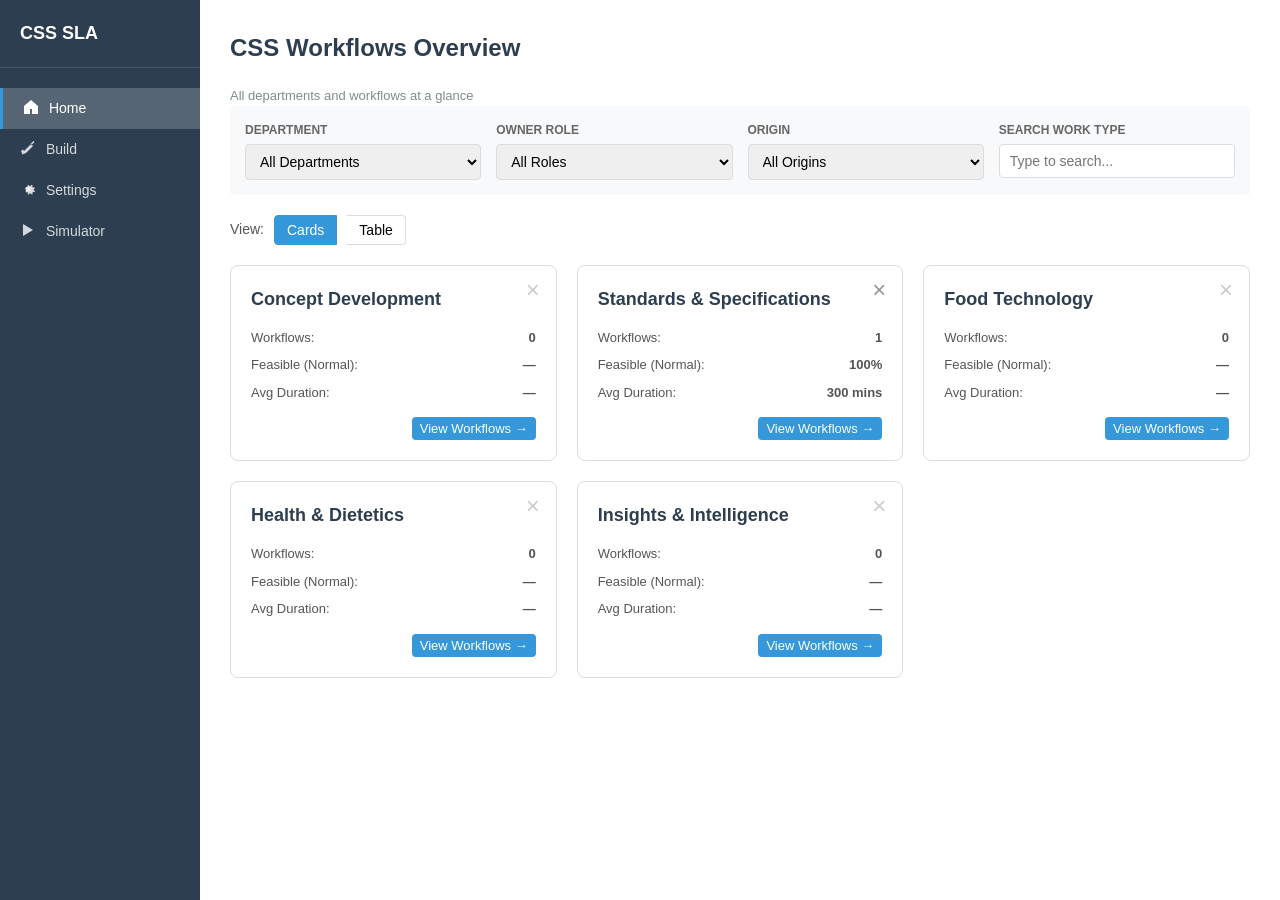
==== commit e5d6fd00: "Fix SLA save/validate and consolidate template workflow Fix #1: SLA save/validate crash - Added SLA " ====
--- a/index.html
+++ b/index.html
@@ -245,15 +245,6 @@
 
         <div class="build-layout">
           <div class="build-form">
-            <!-- Template Selector -->
-            <div class="template-selector" id="template-selector-section">
-              <label>Start from Template (optional)</label>
-              <select id="template-select" onchange="BuildScreen.loadTemplate(this.value)">
-                <option value="">-- Select a template --</option>
-              </select>
-              <p class="text-muted">Choose a pre-configured workflow template to get started quickly</p>
-            </div>
-
             <form id="workflow-form">
               <!-- Workflow Header -->
               <div class="workflow-header">
@@ -1099,7 +1090,6 @@
       },
 
       render() {
-        this.populateTemplates();
         this.populateDropdowns();
         this.updateDiagnostics();
 
@@ -1204,10 +1194,7 @@
       },
 
       onDepartmentChange() {
-        const deptId = document.getElementById('wf-department').value;
-        if (deptId) {
-          this.populateTemplates();
-        }
+        // Department changed - could add logic here if needed
       },
 
       showTemplateModal() {
@@ -1223,27 +1210,20 @@
           return;
         }
 
-        const deptName = App.state.catalogs.departments.find(d => d.id === deptId)?.name || deptId;
-
-        App.confirm({
-          title: 'Insert Template – ' + deptName,
-          message: 'Choose a template to insert steps and SLA targets:\n\n' +
-                   templates.map((t, i) => (i + 1) + '. ' + t.workType).join('\n'),
-          confirmText: 'Cancel',
-          cancelText: 'Back',
-          onConfirm: () => {
-            // Show custom template picker
-            this.showTemplatePicker(templates);
-          }
-        });
+        // Directly show the template picker
+        this.showTemplatePicker(templates);
       },
 
       showTemplatePicker(templates) {
+        const deptId = document.getElementById('wf-department').value;
+        const deptName = App.state.catalogs.departments.find(d => d.id === deptId)?.name || 'Department';
+
         const wrap = document.createElement('div');
         wrap.className = 'modal-overlay';
 
         let html = '<div class="modal-card" style="max-width:600px;">';
-        html += '<h3>Choose Template</h3>';
+        html += '<h3>Insert Template – ' + deptName + '</h3>';
+        html += '<p class="text-muted" style="margin-top:-0.5rem; margin-bottom:1rem;">Choose a template to insert steps and SLA targets:</p>';
         html += '<div style="max-height:400px; overflow-y:auto;">';
 
         templates.forEach((tmpl, idx) => {
@@ -1257,7 +1237,7 @@
         });
 
         html += '</div>';
-        html += '<div class="actions" style="margin-top:1rem;"><button class="btn-cancel" onclick="this.closest(\'.modal-overlay\').remove()">Close</button></div>';
+        html += '<div class="actions" style="margin-top:1rem;"><button class="btn-secondary" onclick="this.closest(\'.modal-overlay\').remove()">Close</button></div>';
         html += '</div>';
 
         wrap.innerHTML = html;
@@ -1688,7 +1668,6 @@
           this.renderSLATable();
           document.getElementById('validation-messages').innerHTML = '';
           document.getElementById('validation-strip').innerHTML = '';
-          document.getElementById('template-select').value = '';
         }
       },
 
@@ -1734,15 +1713,24 @@
       },
 
       captureWorkflow() {
-        // Build SLA from composer (Ack/Start from values, Resolve auto-computed)
+        // SLA ADAPTER: Convert new simple SLA config (business hours) to legacy format (minutes)
+        // This maintains compatibility with validators and the rest of the workflow engine
         const slaByPriority = {};
         const priorities = App.state.catalogs?.priorities || [];
 
         priorities.forEach(p => {
+          const config = this.slaConfig[p.id] || { firstResponseHours: 0, followUpHours: 0, resolutionHours: 0 };
+
+          // Convert business hours to minutes
+          // firstResponseHours → ackMins (acknowledge time)
+          // firstResponseHours → startMins (start work time, same as acknowledge)
+          // resolutionHours → resolveMins (target resolution time)
           slaByPriority[p.id] = {
-            ackMins: this.slaComposer.ackValues?.[p.id] || 60,
-            startMins: this.slaComposer.startValues?.[p.id] || 120,
-            resolveMins: this.slaComposer.resolveValues?.[p.id] || 0
+            ackMins: config.firstResponseHours * 60,
+            startMins: config.firstResponseHours * 60,
+            resolveMins: config.resolutionHours * 60,
+            followUpHours: config.followUpHours,  // Store for reference
+            escalate: {}
           };
         });
 
@@ -1755,10 +1743,8 @@
 
         // Build metadata
         const meta = {
-          slaUnits: this.slaUnits,
           interpretAsBusinessHours: this.interpretAsBH,
-          notes: notes,
-          slaComposer: this.slaComposer
+          notes: notes
         };
 
         // Generate ID if needed
